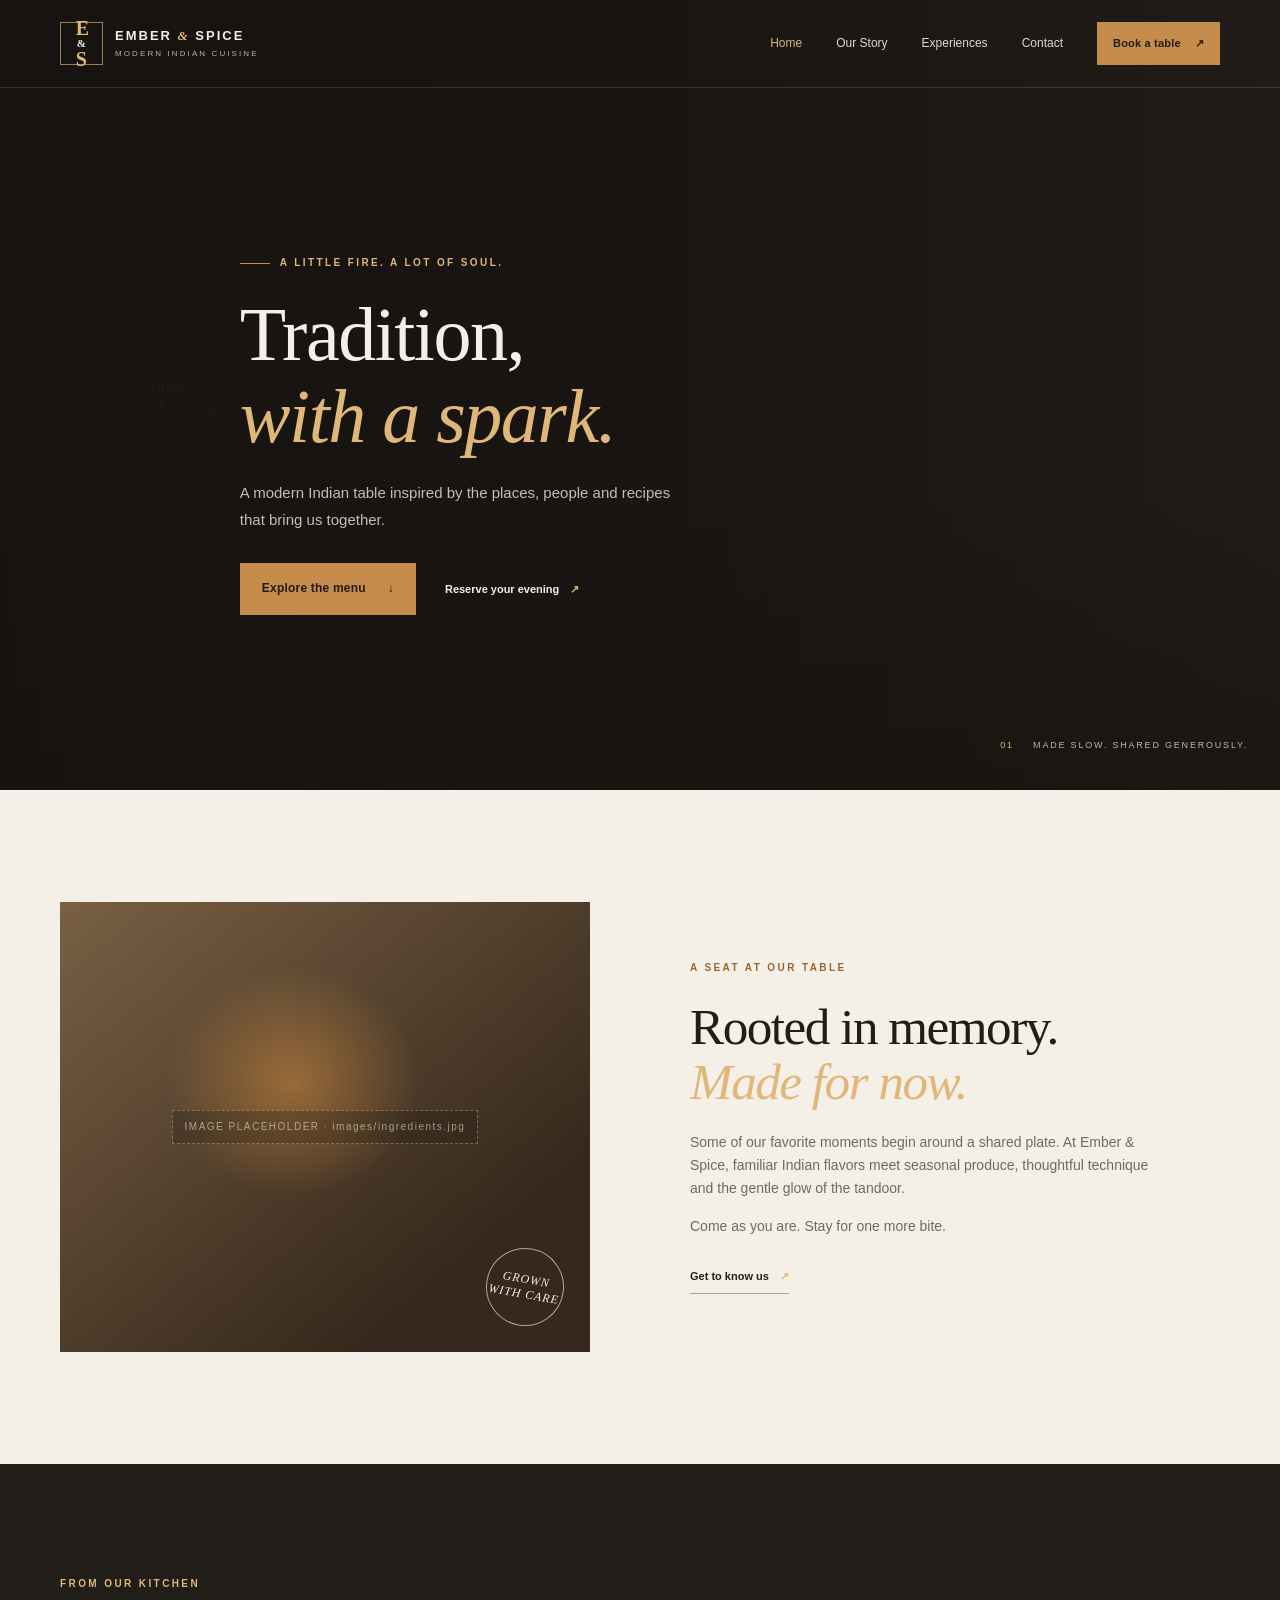
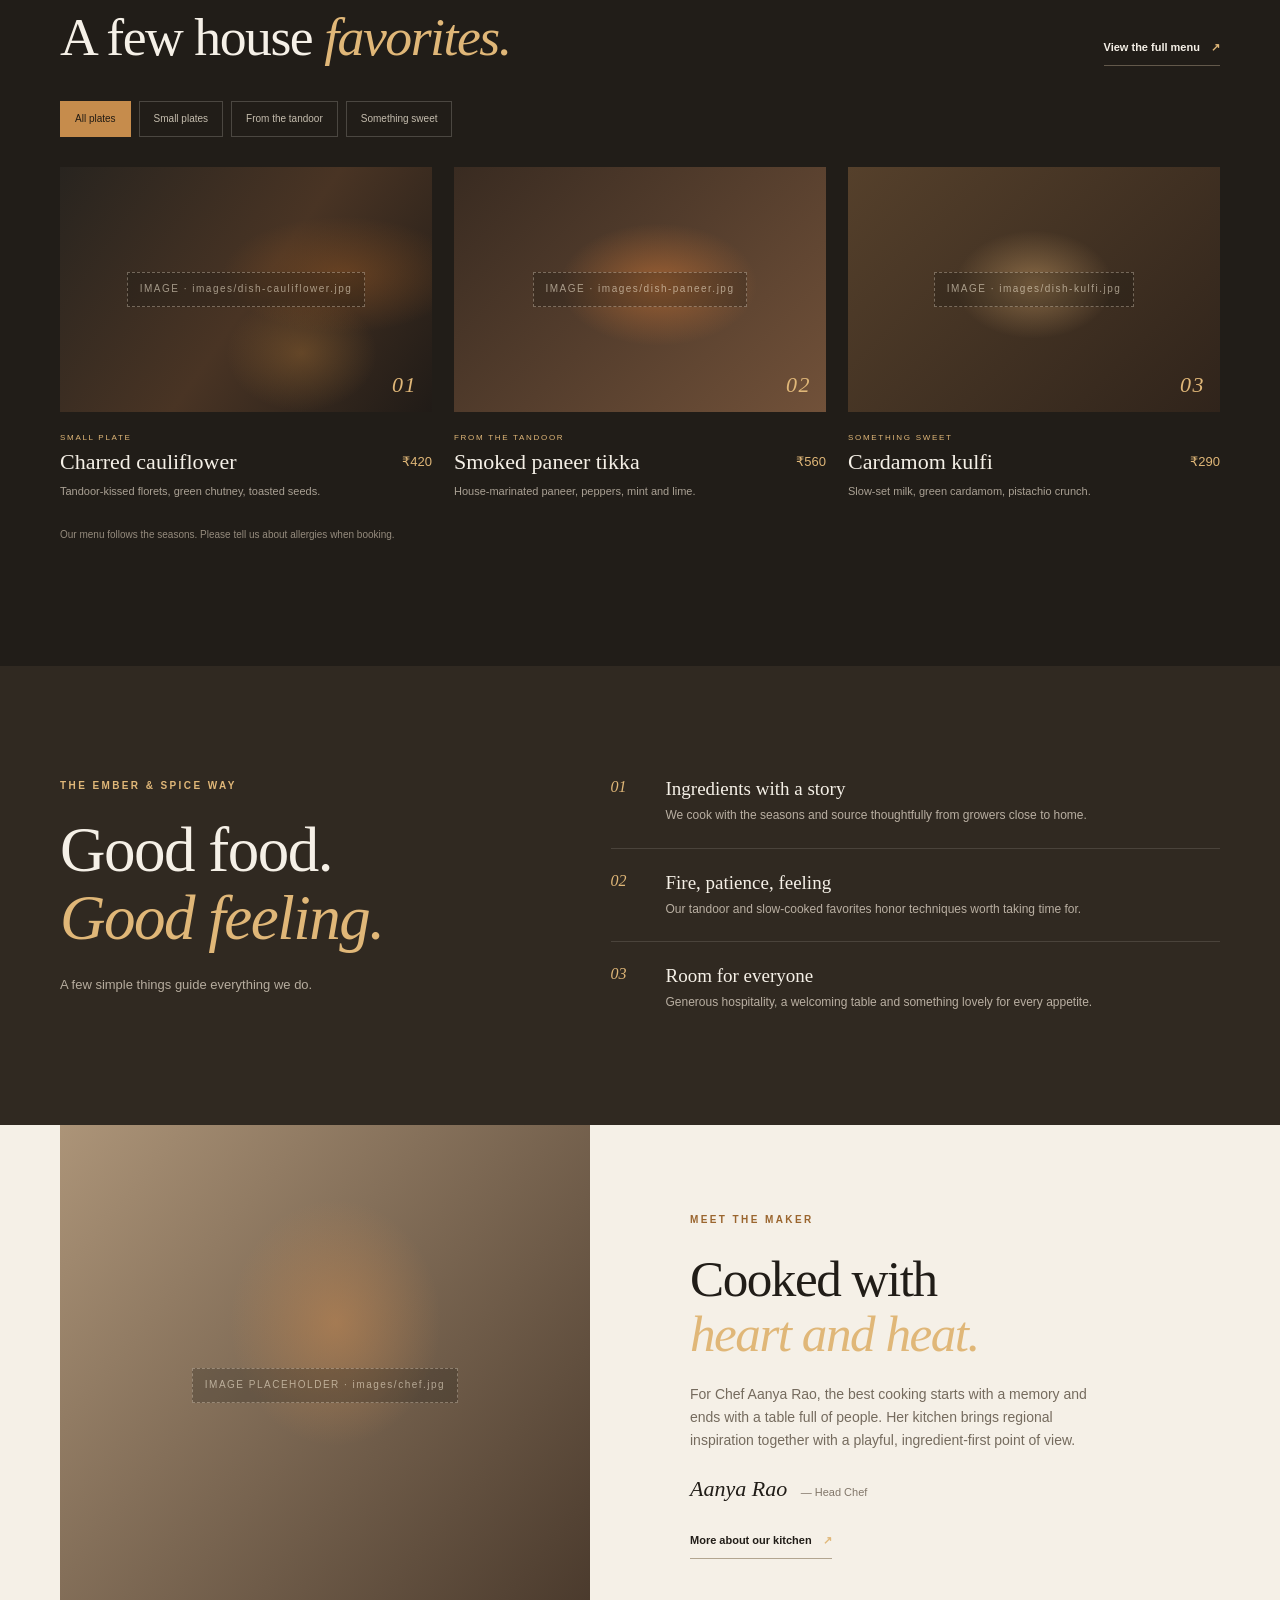
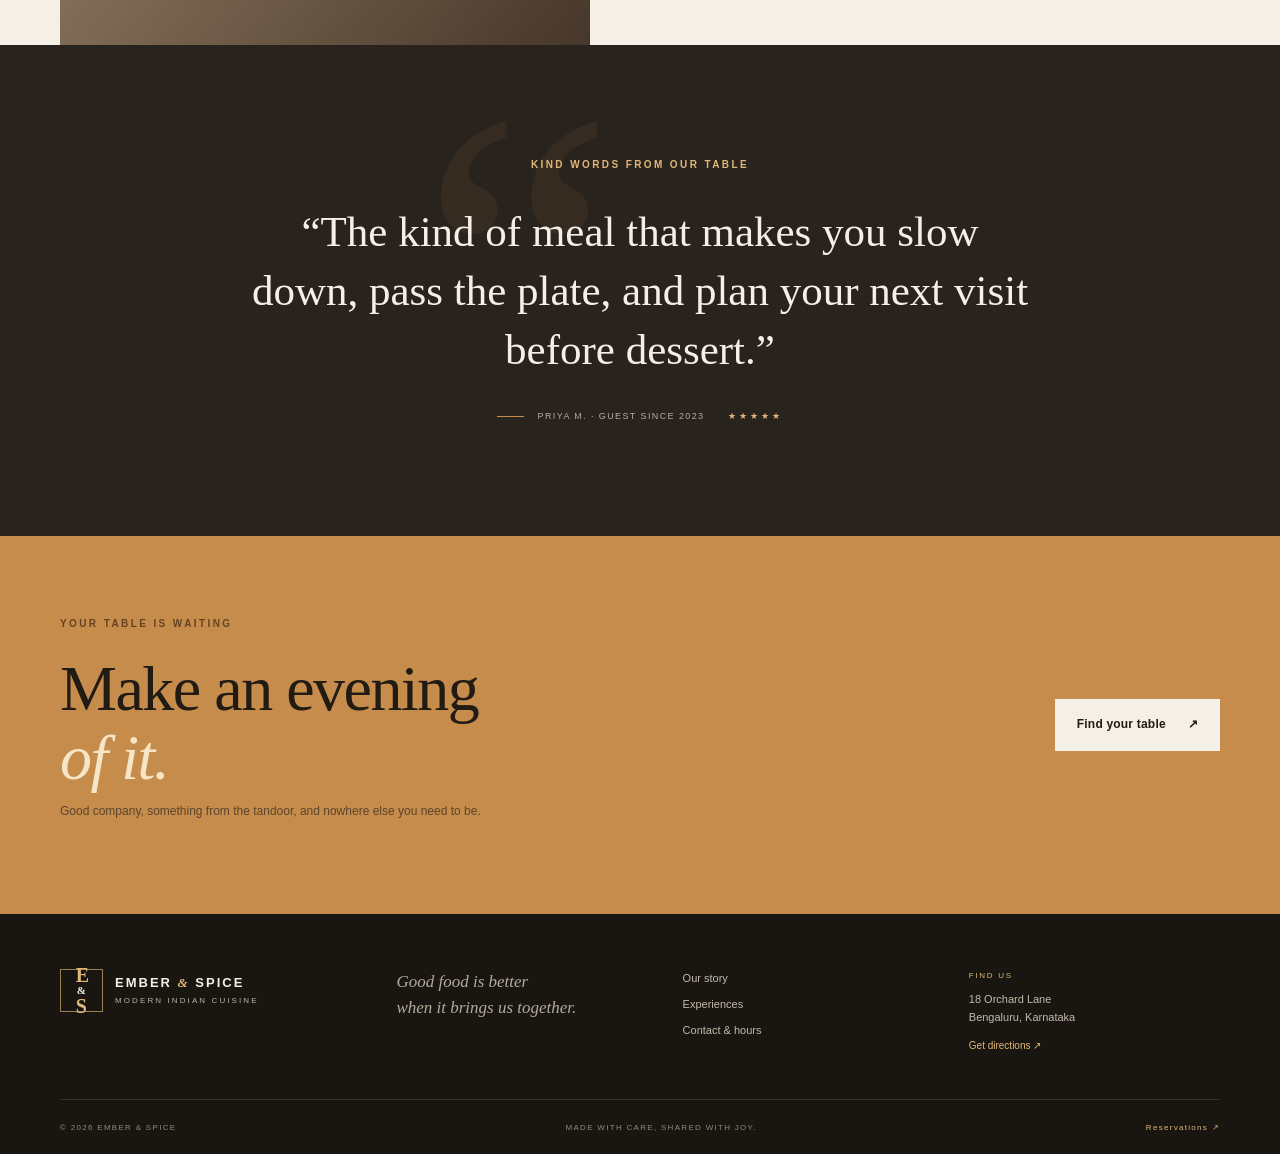
==== index.html @ 1ebe78d6 "Initial Ember and Spice website" ====
<!doctype html>
<html lang="en">
<head>
  <meta charset="utf-8">
  <meta name="viewport" content="width=device-width, initial-scale=1">
  <meta name="description" content="Discover Ember & Spice, modern Indian cuisine shaped by seasonal ingredients and the warmth of the fire.">
  <title>Ember &amp; Spice | Modern Indian Cuisine</title>
  <link rel="stylesheet" href="css/style.css">
  <script src="js/script.js" defer></script>
</head>
<body>
  <a class="skip-link" href="#main">Skip to content</a>
  <header class="site-header">
    <div class="container header-inner">
      <a class="brand" href="index.html" aria-label="Ember and Spice home"><span class="brand-mark" aria-hidden="true">E<span>&amp;</span>S</span><span class="brand-name">EMBER <i>&amp;</i> SPICE<small>MODERN INDIAN CUISINE</small></span></a>
      <button class="menu-toggle" type="button" aria-expanded="false" aria-controls="primary-nav"><span class="sr-only">Open navigation</span><span></span><span></span></button>
      <nav class="primary-nav" id="primary-nav" aria-label="Main navigation">
        <a class="active" aria-current="page" href="index.html">Home</a><a href="about.html">Our Story</a><a href="services.html">Experiences</a><a href="contact.html">Contact</a>
        <a class="button button-small nav-cta" href="contact.html#reservation">Book a table <span aria-hidden="true">↗</span></a>
      </nav>
    </div>
  </header>
  <main id="main">
    <section class="hero">
      <div class="hero-image image-placeholder" role="img" aria-label="Placeholder for a warmly lit Indian restaurant dining room"><span>IMAGE PLACEHOLDER · images/hero.jpg</span></div>
      <div class="hero-shade"></div>
      <div class="container hero-content"><p class="eyebrow"><span></span> A little fire. A lot of soul.</p><h1>Tradition,<br><em>with a spark.</em></h1><p class="hero-copy">A modern Indian table inspired by the places, people and recipes that bring us together.</p><div class="hero-actions"><a class="button" href="#menu">Explore the menu <span aria-hidden="true">↓</span></a><a class="text-link" href="contact.html#reservation">Reserve your evening <span aria-hidden="true">↗</span></a></div></div>
      <div class="hero-note"><span>01</span> MADE SLOW. SHARED GENEROUSLY.</div>
    </section>

    <section class="intro section-pad" id="story"><div class="container intro-grid"><div class="intro-art image-placeholder" role="img" aria-label="Placeholder for spices and ingredients"><span>IMAGE PLACEHOLDER · images/ingredients.jpg</span><span class="art-stamp">GROWN<br>WITH CARE</span></div><div class="intro-copy"><p class="eyebrow">A seat at our table</p><h2>Rooted in memory.<br><em>Made for now.</em></h2><p>Some of our favorite moments begin around a shared plate. At Ember &amp; Spice, familiar Indian flavors meet seasonal produce, thoughtful technique and the gentle glow of the tandoor.</p><p>Come as you are. Stay for one more bite.</p><a class="under-link" href="about.html">Get to know us <span aria-hidden="true">↗</span></a></div></div></section>

    <section class="menu-section section-pad" id="menu"><div class="container"><div class="section-heading"><div><p class="eyebrow">From our kitchen</p><h2>A few house <em>favorites.</em></h2></div><a class="under-link desktop-link" href="services.html#menu">View the full menu <span aria-hidden="true">↗</span></a></div>
      <div class="filters" role="group" aria-label="Filter featured dishes"><button class="filter-button active" type="button" data-filter="all" aria-pressed="true">All plates</button><button class="filter-button" type="button" data-filter="small" aria-pressed="false">Small plates</button><button class="filter-button" type="button" data-filter="tandoor" aria-pressed="false">From the tandoor</button><button class="filter-button" type="button" data-filter="sweet" aria-pressed="false">Something sweet</button></div>
      <div class="dish-grid">
        <article class="dish-card" data-category="small"><div class="dish-image image-placeholder" role="img" aria-label="Placeholder for charred cauliflower"><span>IMAGE · images/dish-cauliflower.jpg</span><span class="dish-number">01</span></div><div class="dish-info"><div><p class="dish-type">SMALL PLATE</p><h3>Charred cauliflower</h3></div><span class="price">₹420</span></div><p class="dish-description">Tandoor-kissed florets, green chutney, toasted seeds.</p></article>
        <article class="dish-card" data-category="tandoor"><div class="dish-image image-placeholder" role="img" aria-label="Placeholder for paneer tikka"><span>IMAGE · images/dish-paneer.jpg</span><span class="dish-number">02</span></div><div class="dish-info"><div><p class="dish-type">FROM THE TANDOOR</p><h3>Smoked paneer tikka</h3></div><span class="price">₹560</span></div><p class="dish-description">House-marinated paneer, peppers, mint and lime.</p></article>
        <article class="dish-card" data-category="sweet"><div class="dish-image image-placeholder" role="img" aria-label="Placeholder for cardamom kulfi"><span>IMAGE · images/dish-kulfi.jpg</span><span class="dish-number">03</span></div><div class="dish-info"><div><p class="dish-type">SOMETHING SWEET</p><h3>Cardamom kulfi</h3></div><span class="price">₹290</span></div><p class="dish-description">Slow-set milk, green cardamom, pistachio crunch.</p></article>
      </div><p class="menu-note">Our menu follows the seasons. Please tell us about allergies when booking.</p><a class="under-link mobile-link" href="services.html#menu">View the full menu <span aria-hidden="true">↗</span></a>
    </div></section>

    <section class="values section-pad"><div class="container values-grid"><div><p class="eyebrow">The Ember &amp; Spice way</p><h2>Good food.<br><em>Good feeling.</em></h2><p class="values-lead">A few simple things guide everything we do.</p></div><div class="value-list"><article><span>01</span><div><h3>Ingredients with a story</h3><p>We cook with the seasons and source thoughtfully from growers close to home.</p></div></article><article><span>02</span><div><h3>Fire, patience, feeling</h3><p>Our tandoor and slow-cooked favorites honor techniques worth taking time for.</p></div></article><article><span>03</span><div><h3>Room for everyone</h3><p>Generous hospitality, a welcoming table and something lovely for every appetite.</p></div></article></div></div></section>

    <section class="chef-section"><div class="container chef-grid"><div class="chef-photo image-placeholder" role="img" aria-label="Placeholder for head chef portrait"><span>IMAGE PLACEHOLDER · images/chef.jpg</span></div><div class="chef-copy"><p class="eyebrow">Meet the maker</p><h2>Cooked with<br><em>heart and heat.</em></h2><p>For Chef Aanya Rao, the best cooking starts with a memory and ends with a table full of people. Her kitchen brings regional inspiration together with a playful, ingredient-first point of view.</p><p class="signature">Aanya Rao <span>— Head Chef</span></p><a class="under-link" href="about.html#chef">More about our kitchen <span aria-hidden="true">↗</span></a></div></div></section>

    <section class="quote-section section-pad"><div class="container quote-inner"><p class="eyebrow">Kind words from our table</p><blockquote>“The kind of meal that makes you slow down, pass the plate, and plan your next visit before dessert.”</blockquote><div class="quote-byline"><span class="quote-rule"></span><span>PRIYA M. <i>·</i> GUEST SINCE 2023</span><span class="quote-stars" aria-label="5 out of 5 stars">★★★★★</span></div></div><span class="quote-mark" aria-hidden="true">“</span></section>

    <section class="visit-cta"><div class="container cta-inner"><div><p class="eyebrow">Your table is waiting</p><h2>Make an evening<br><em>of it.</em></h2><p>Good company, something from the tandoor, and nowhere else you need to be.</p></div><a class="button button-light" href="contact.html#reservation">Find your table <span aria-hidden="true">↗</span></a></div></section>
  </main>
  <footer class="site-footer"><div class="container footer-top"><a class="brand footer-brand" href="index.html"><span class="brand-mark" aria-hidden="true">E<span>&amp;</span>S</span><span class="brand-name">EMBER <i>&amp;</i> SPICE<small>MODERN INDIAN CUISINE</small></span></a><p>Good food is better<br>when it brings us together.</p><div class="footer-links"><a href="about.html">Our story</a><a href="services.html">Experiences</a><a href="contact.html">Contact &amp; hours</a></div><div class="footer-address"><span>FIND US</span><p>18 Orchard Lane<br>Bengaluru, Karnataka</p><a href="contact.html#location">Get directions ↗</a></div></div><div class="container footer-bottom"><span>© <span data-year>2026</span> EMBER &amp; SPICE</span><span>MADE WITH CARE, SHARED WITH JOY.</span><a href="contact.html#reservation">Reservations ↗</a></div></footer>
</body>
</html>
---- css/style.css ----
/* Ember & Spice — shared styles. Colors and spacing are kept in one place for easy edits. */
:root{--ink:#211d18;--paper:#f5f0e7;--cream:#fcf9f2;--muted:#aaa194;--accent:#c68c4c;--accent-light:#e0b778;--line:rgba(245,240,231,.16);--serif:'Playfair Display',Georgia,serif;--sans:'DM Sans',Arial,sans-serif;--container:1160px}
*{box-sizing:border-box}html{scroll-behavior:smooth}body{margin:0;background:var(--ink);color:var(--paper);font:16px/1.65 var(--sans);-webkit-font-smoothing:antialiased}a{color:inherit;text-decoration:none}img{max-width:100%}button,input,select,textarea{font:inherit}.container{width:min(var(--container),calc(100% - 64px));margin-inline:auto}.sr-only{position:absolute;width:1px;height:1px;padding:0;margin:-1px;overflow:hidden;clip:rect(0,0,0,0);white-space:nowrap;border:0}.skip-link{position:fixed;top:-100px;left:16px;z-index:100;background:var(--accent);color:var(--ink);padding:10px 16px}.skip-link:focus{top:12px}.site-header{height:88px;position:absolute;z-index:5;inset:0 0 auto;border-bottom:1px solid rgba(255,255,255,.13)}.header-inner{height:100%;display:flex;align-items:center;justify-content:space-between}.brand{display:flex;align-items:center;gap:12px}.brand-mark{font:600 20px var(--serif);color:var(--accent-light);border:1px solid rgba(224,183,120,.65);width:43px;height:43px;display:grid;place-content:center;line-height:1;letter-spacing:-2px}.brand-mark span{font-size:11px;color:var(--paper);padding-inline:1px}.brand-name{font-size:13px;letter-spacing:2px;line-height:1.3;font-weight:700}.brand-name i{font-family:var(--serif);color:var(--accent-light);font-style:italic}.brand-name small{display:block;font-size:8px;letter-spacing:2.1px;color:#bbb2a5;font-weight:500;margin-top:4px}.primary-nav{display:flex;align-items:center;gap:34px}.primary-nav>a:not(.button){font-size:12px;color:#e0d9ce;transition:color .2s}.primary-nav>a:not(.button):hover,.primary-nav>a.active{color:var(--accent-light)}.button{display:inline-flex;align-items:center;justify-content:center;gap:22px;padding:15px 21px;background:var(--accent);color:#211b14;font-size:12px;letter-spacing:.2px;font-weight:700;border:1px solid var(--accent);transition:background .2s,color .2s,transform .2s}.button:hover{background:var(--accent-light);border-color:var(--accent-light);transform:translateY(-2px)}.button-small{padding:11px 15px;gap:14px;font-size:11px}.menu-toggle{display:none;background:none;border:0;color:white}.hero{height:min(790px,100vh);min-height:650px;position:relative;display:flex;align-items:center;overflow:hidden}.hero-image,.hero-shade{position:absolute;inset:0}.image-placeholder{position:relative;display:flex;align-items:center;justify-content:center;overflow:hidden;background:radial-gradient(ellipse at 76% 44%,rgba(157,91,36,.44),transparent 30%),radial-gradient(ellipse at 65% 76%,rgba(206,139,61,.28),transparent 22%),linear-gradient(125deg,#28241f,#493424 52%,#201b17);color:rgba(255,244,223,.55);font-size:10px;letter-spacing:1.5px;text-align:center}.image-placeholder>span:first-child{padding:8px 12px;border:1px dashed rgba(255,240,220,.32);background:rgba(20,17,14,.24)}.hero-image{background:radial-gradient(ellipse at 72% 47%,rgba(181,109,40,.5),transparent 29%),radial-gradient(ellipse at 88% 80%,rgba(207,145,75,.32),transparent 24%),linear-gradient(108deg,#211e1a 12%,#35281e 56%,#211d18)}.hero-shade{background:linear-gradient(90deg,rgba(22,19,16,.98) 0%,rgba(22,19,16,.83) 42%,rgba(22,19,16,.12) 100%),linear-gradient(0deg,rgba(22,19,16,.55),transparent 37%)}.hero-content{position:relative;padding-top:80px}.eyebrow{color:var(--accent-light);font-size:10px;letter-spacing:2.4px;text-transform:uppercase;font-weight:600;margin:0 0 22px}.hero .eyebrow{display:flex;align-items:center;gap:10px}.hero .eyebrow span{height:1px;width:30px;background:var(--accent)}h1,h2,h3,p{margin-top:0}h1,h2{font:500 clamp(42px,6vw,76px)/1.08 var(--serif);letter-spacing:-1.5px;margin-bottom:22px}h1 em,h2 em{font-weight:500;color:var(--accent-light)}.hero-copy{max-width:440px;color:#c7beb1;font-size:15px;line-height:1.8;margin-bottom:30px}.hero-actions{display:flex;align-items:center;gap:29px}.text-link,.under-link{font-size:11px;font-weight:600}.text-link span,.under-link span{color:var(--accent-light);padding-left:8px}.text-link:hover,.under-link:hover{color:var(--accent-light)}.hero-note{position:absolute;right:32px;bottom:37px;color:#c0b6a7;font-size:9px;letter-spacing:1.8px}.hero-note span{color:var(--accent-light);margin-right:15px}.section-pad{padding:112px 0}.intro{background:var(--paper);color:var(--ink)}.intro-grid{display:grid;grid-template-columns:1fr 1fr;align-items:center;gap:100px}.intro-art{height:450px;background:radial-gradient(ellipse at 44% 40%,rgba(202,136,62,.58),transparent 30%),linear-gradient(140deg,#796044,#36281c 78%)}.art-stamp{position:absolute!important;bottom:26px;right:26px;border:1px solid rgba(255,248,231,.6);border-radius:50%;width:78px;height:78px;display:grid;place-content:center;font:italic 12px/1.25 var(--serif);letter-spacing:1px!important;color:#fbefd9!important;transform:rotate(10deg)}.intro-copy h2,.chef-copy h2,.contact-details h2{font-size:clamp(38px,4vw,55px)}.intro-copy .eyebrow{color:#9a652e}.intro-copy>p:not(.eyebrow){max-width:460px;color:#71695e;font-size:14px}.intro-copy .under-link{display:inline-block;margin-top:15px;border-bottom:1px solid #b2a590;padding-bottom:8px}.menu-section{background:#211d18}.section-heading{display:flex;align-items:end;justify-content:space-between;margin-bottom:35px}.section-heading .eyebrow{margin-bottom:15px}.section-heading h2{font-size:clamp(38px,4.2vw,56px);margin:0}.desktop-link,.mobile-link{border-bottom:1px solid #63594b;padding-bottom:8px}.mobile-link{display:none}.filters{display:flex;gap:8px;flex-wrap:wrap;margin-bottom:30px}.filter-button{background:transparent;border:1px solid rgba(245,240,231,.2);padding:9px 14px;color:#c5bdae;font-size:10px;cursor:pointer}.filter-button:hover,.filter-button.active{background:var(--accent);border-color:var(--accent);color:#221b13}.dish-grid{display:grid;grid-template-columns:repeat(3,1fr);gap:22px}.dish-card[hidden]{display:none}.dish-image{height:245px;margin-bottom:19px}.dish-card:nth-child(2) .dish-image{background:radial-gradient(ellipse at 55% 48%,rgba(204,118,54,.58),transparent 34%),linear-gradient(135deg,#392b21,#715139)}.dish-card:nth-child(3) .dish-image{background:radial-gradient(ellipse at 50% 48%,rgba(206,160,103,.5),transparent 30%),linear-gradient(135deg,#55402b,#30241b)}.dish-number{position:absolute!important;bottom:14px;right:15px;border:0!important;background:none!important;font:italic 22px var(--serif);color:var(--accent-light)!important}.dish-info{display:flex;justify-content:space-between;align-items:start}.dish-type{font-size:8px;letter-spacing:1.7px;color:var(--accent-light);margin:0 0 5px}.dish-info h3{font:500 22px var(--serif);margin:0}.price{color:var(--accent-light);font-size:13px;padding-top:20px}.dish-description{font-size:11px;color:#aaa194;margin:7px 0 0}.menu-note{font-size:10px;color:#958b7d;margin-top:27px}.values{background:#302921}.values-grid{display:grid;grid-template-columns:.85fr 1.15fr;gap:100px}.values h2{font-size:clamp(43px,5vw,63px)}.values-lead{color:#b6ac9e;font-size:13px}.value-list article{display:grid;grid-template-columns:40px 1fr;gap:15px;padding:0 0 22px;margin-bottom:23px;border-bottom:1px solid rgba(245,240,231,.13)}.value-list article:last-child{margin:0;padding:0;border:0}.value-list article>span{color:var(--accent-light);font:italic 16px var(--serif)}.value-list h3{font:500 19px var(--serif);margin:0 0 6px}.value-list p{font-size:12px;color:#b9afa2;margin:0;max-width:450px}.chef-section{background:var(--paper);color:var(--ink);padding:0}.chef-grid{display:grid;grid-template-columns:1fr 1fr;gap:100px;align-items:center}.chef-photo{height:520px;background:radial-gradient(ellipse at 52% 38%,rgba(195,136,82,.56),transparent 27%),linear-gradient(130deg,#ac9478,#47372a)}.chef-copy .eyebrow{color:#9a652e}.chef-copy>p:not(.eyebrow):not(.signature){max-width:430px;color:#756b5e;font-size:14px}.signature{font:italic 22px var(--serif);margin:24px 0}.signature span{font:11px var(--sans);color:#817669;margin-left:8px}.chef-copy .under-link{display:inline-block;border-bottom:1px solid #b2a590;padding-bottom:8px}.quote-section{position:relative;overflow:hidden;text-align:center;background:#29231d}.quote-inner{max-width:790px;position:relative;z-index:1}.quote-section .eyebrow{margin-bottom:28px}.quote-section blockquote{font:500 clamp(27px,4vw,43px)/1.38 var(--serif);margin:0 0 29px}.quote-byline{display:flex;align-items:center;justify-content:center;gap:13px;color:#b7ac9f;font-size:9px;letter-spacing:1.4px}.quote-rule{height:1px;width:27px;background:var(--accent)}.quote-byline i{color:var(--accent-light);font-style:normal}.quote-stars{color:var(--accent-light);letter-spacing:3px;margin-left:10px}.quote-mark{position:absolute;color:rgba(198,140,76,.08);font:400 440px/.8 var(--serif);top:45px;left:calc(50% - 220px)}.visit-cta{background:var(--accent);color:#211b14;padding:80px 0}.cta-inner{display:flex;align-items:center;justify-content:space-between}.cta-inner .eyebrow{color:#65431f}.cta-inner h2{font-size:clamp(42px,5vw,64px);margin-bottom:10px}.cta-inner h2 em{color:#f7e5c7}.cta-inner>div>p:last-child{font-size:12px;color:#5c452c}.button-light{background:var(--paper);border-color:var(--paper);color:#231c15}.button-light:hover{background:#fff;color:#231c15}.site-footer{background:#191612;padding:55px 0 0}.footer-top{display:grid;grid-template-columns:1.2fr 1fr 1fr 1fr;gap:35px;align-items:start;padding-bottom:45px}.footer-brand{align-self:start}.footer-top>p{font:italic 17px/1.5 var(--serif);color:#b4a99a}.footer-links,.footer-address{display:flex;flex-direction:column;gap:8px;font-size:11px;color:#c3b9aa}.footer-address>span{font-size:8px;letter-spacing:1.7px;color:var(--accent-light)}.footer-address p{margin:0}.footer-address a{color:var(--accent-light);font-size:10px;margin-top:3px}.footer-bottom{border-top:1px solid rgba(245,240,231,.12);min-height:55px;display:flex;align-items:center;justify-content:space-between;color:#91877a;font-size:8px;letter-spacing:1.3px}.footer-bottom a{color:var(--accent-light)}
.page-hero{padding:175px 0 90px;background:radial-gradient(ellipse at 76% 95%,rgba(150,92,46,.24),transparent 36%),#211d18}.page-hero h1{font-size:clamp(52px,7vw,82px)}.page-hero .container>p:last-child{max-width:490px;color:#beb4a6;font-size:14px}.service-list{background:var(--paper);color:var(--ink)}.service-card{display:grid;grid-template-columns:55px 1fr .9fr;gap:35px;align-items:center;padding:30px 0 55px;margin-bottom:30px;border-bottom:1px solid #d9d0c3}.service-card:last-child{margin-bottom:0;border:0}.service-number{color:#a46d37;font:italic 20px var(--serif);align-self:start;padding-top:6px}.service-card .eyebrow{color:#9a652e;margin-bottom:12px}.service-card h2{font-size:40px;margin:0 0 13px}.service-card>div:nth-child(2)>p:not(.eyebrow){font-size:13px;color:#756b5e;max-width:420px}.service-card .under-link{display:inline-block;border-bottom:1px solid #b2a590;padding-bottom:8px;margin-top:5px}.service-photo{height:230px;background:radial-gradient(ellipse at 50% 44%,rgba(202,136,62,.42),transparent 28%),linear-gradient(140deg,#7b6044,#34281e)}.menu-list{max-width:760px}.menu-list article{display:flex;justify-content:space-between;align-items:center;border-bottom:1px solid var(--line);padding:20px 0}.menu-list h3{font:500 21px var(--serif);margin:0 0 2px}.menu-list p{font-size:11px;color:#aaa194;margin:0}.menu-list b{font-size:13px;color:var(--accent-light);font-weight:500}.contact-section{background:var(--paper);color:var(--ink)}.contact-grid{display:grid;grid-template-columns:.85fr 1.15fr;gap:100px;align-items:start}.contact-details>.eyebrow,.form-panel>.eyebrow{color:#9a652e}.detail-block{margin:28px 0}.detail-block>span{font-size:9px;letter-spacing:1.7px;color:#9a652e}.detail-block p{font-size:13px;color:#62594e;margin:7px 0}.detail-block a{color:inherit}.detail-block .under-link{display:inline-block;border-bottom:1px solid #c1b8ac;padding-bottom:4px}.map-placeholder{height:165px;background:radial-gradient(ellipse at 40% 55%,rgba(208,178,127,.6),transparent 30%),linear-gradient(135deg,#c8bda9,#8f806d);color:#574a39;font-size:9px}.form-panel{padding:40px;background:#fffdf9;box-shadow:0 20px 60px rgba(45,33,20,.06)}.form-panel h2{font-size:42px;margin-bottom:10px}.form-panel h2 em{color:#a56e35}.form-intro{font-size:12px;color:#756b5e;margin-bottom:27px}.form-row{margin-bottom:17px}.form-row label{display:block;font-size:11px;font-weight:600;margin-bottom:6px}.form-row label span{color:#a56e35}.form-row input,.form-row select,.form-row textarea{width:100%;border:1px solid #d9d0c3;background:#fffdf9;color:#302a23;padding:11px 12px;font-size:12px;border-radius:0}.form-row textarea{resize:vertical}.form-row input:focus,.form-row select:focus,.form-row textarea:focus{outline:2px solid #bd8950;outline-offset:1px}.form-row-split{display:grid;grid-template-columns:1fr 1fr;gap:14px}.field-error{display:block;color:#a33d2e;font-size:10px;min-height:0}.field-error:not(:empty){margin-top:4px}.form-status{font-size:10px;color:#71685d;margin:14px 0 0}.form-status.success{color:#326b46}.form-row.invalid input,.form-row.invalid textarea{border-color:#a33d2e}
@media(max-width:850px){.container{width:min(var(--container),calc(100% - 42px))}.primary-nav{gap:19px}.intro-grid,.chef-grid,.values-grid,.contact-grid{gap:50px}.footer-top{grid-template-columns:1fr 1fr}.hero{min-height:620px}.dish-image{height:200px}.service-card{grid-template-columns:35px 1fr .75fr;gap:20px}}
@media(max-width:650px){.container{width:calc(100% - 40px)}.site-header{height:74px}.brand-mark{width:38px;height:38px;font-size:18px}.brand-name{font-size:11px}.menu-toggle{display:flex;width:42px;height:42px;flex-direction:column;justify-content:center;gap:6px;cursor:pointer}.menu-toggle>span:not(.sr-only){width:22px;height:1px;background:var(--paper);transition:transform .2s}.menu-toggle[aria-expanded=true]>span:nth-last-child(2){transform:translateY(3.5px) rotate(45deg)}.menu-toggle[aria-expanded=true]>span:last-child{transform:translateY(-3.5px) rotate(-45deg)}.primary-nav{display:none;position:absolute;top:73px;left:0;right:0;padding:20px;background:#211d18;border-bottom:1px solid var(--line);align-items:stretch;gap:0;flex-direction:column}.primary-nav.open{display:flex}.primary-nav>a:not(.button){padding:13px 5px;border-bottom:1px solid var(--line)}.primary-nav .nav-cta{margin-top:13px;align-self:flex-start}.hero{min-height:650px;height:88vh;max-height:790px}.hero-shade{background:linear-gradient(90deg,rgba(22,19,16,.94),rgba(22,19,16,.5)),linear-gradient(0deg,rgba(22,19,16,.6),transparent 42%)}.hero-content{padding-top:60px}.hero h1{font-size:56px}.hero-copy{font-size:13px;max-width:340px}.hero-actions{align-items:flex-start;flex-direction:column;gap:17px}.hero-note{left:20px;right:auto;font-size:8px}.section-pad{padding:78px 0}.intro-grid,.chef-grid,.values-grid,.contact-grid{grid-template-columns:1fr;gap:35px}.intro-art{height:330px;order:2}.intro-copy{order:1}.intro-copy h2,.chef-copy h2,.contact-details h2{font-size:43px}.section-heading{align-items:flex-start;gap:15px;flex-direction:column}.section-heading h2{font-size:40px}.desktop-link{display:none}.mobile-link{display:inline-block;margin-top:22px}.dish-grid{grid-template-columns:1fr;gap:32px}.dish-image{height:270px}.dish-info h3{font-size:21px}.values-grid{gap:32px}.values h2{font-size:48px}.chef-grid{gap:30px}.chef-photo{height:390px;order:2}.chef-copy{order:1}.quote-section blockquote{font-size:30px}.quote-byline{flex-wrap:wrap;font-size:8px}.quote-stars{width:100%;margin:2px 0 0}.visit-cta{padding:64px 0}.cta-inner{align-items:flex-start;gap:24px;flex-direction:column}.cta-inner h2{font-size:49px}.footer-top{grid-template-columns:1fr 1fr;gap:28px 15px}.footer-top>p{font-size:15px}.footer-bottom{padding:15px 0;gap:10px;flex-wrap:wrap}.footer-bottom>span:nth-child(2){display:none}.page-hero{padding:145px 0 65px}.page-hero h1{font-size:56px}.page-hero .container>p:last-child{font-size:13px}.service-card{grid-template-columns:28px 1fr;gap:14px;padding-bottom:35px;margin-bottom:20px}.service-card h2{font-size:34px}.service-photo{grid-column:2;height:210px;margin-top:8px}.contact-grid{gap:40px}.form-panel{padding:25px 19px}.form-panel h2{font-size:37px}.form-row-split{grid-template-columns:1fr}.map-placeholder{height:145px}}
@media(prefers-reduced-motion:reduce){html{scroll-behavior:auto}*,*::before,*::after{transition-duration:.01ms!important;animation-duration:.01ms!important;animation-iteration-count:1!important}}
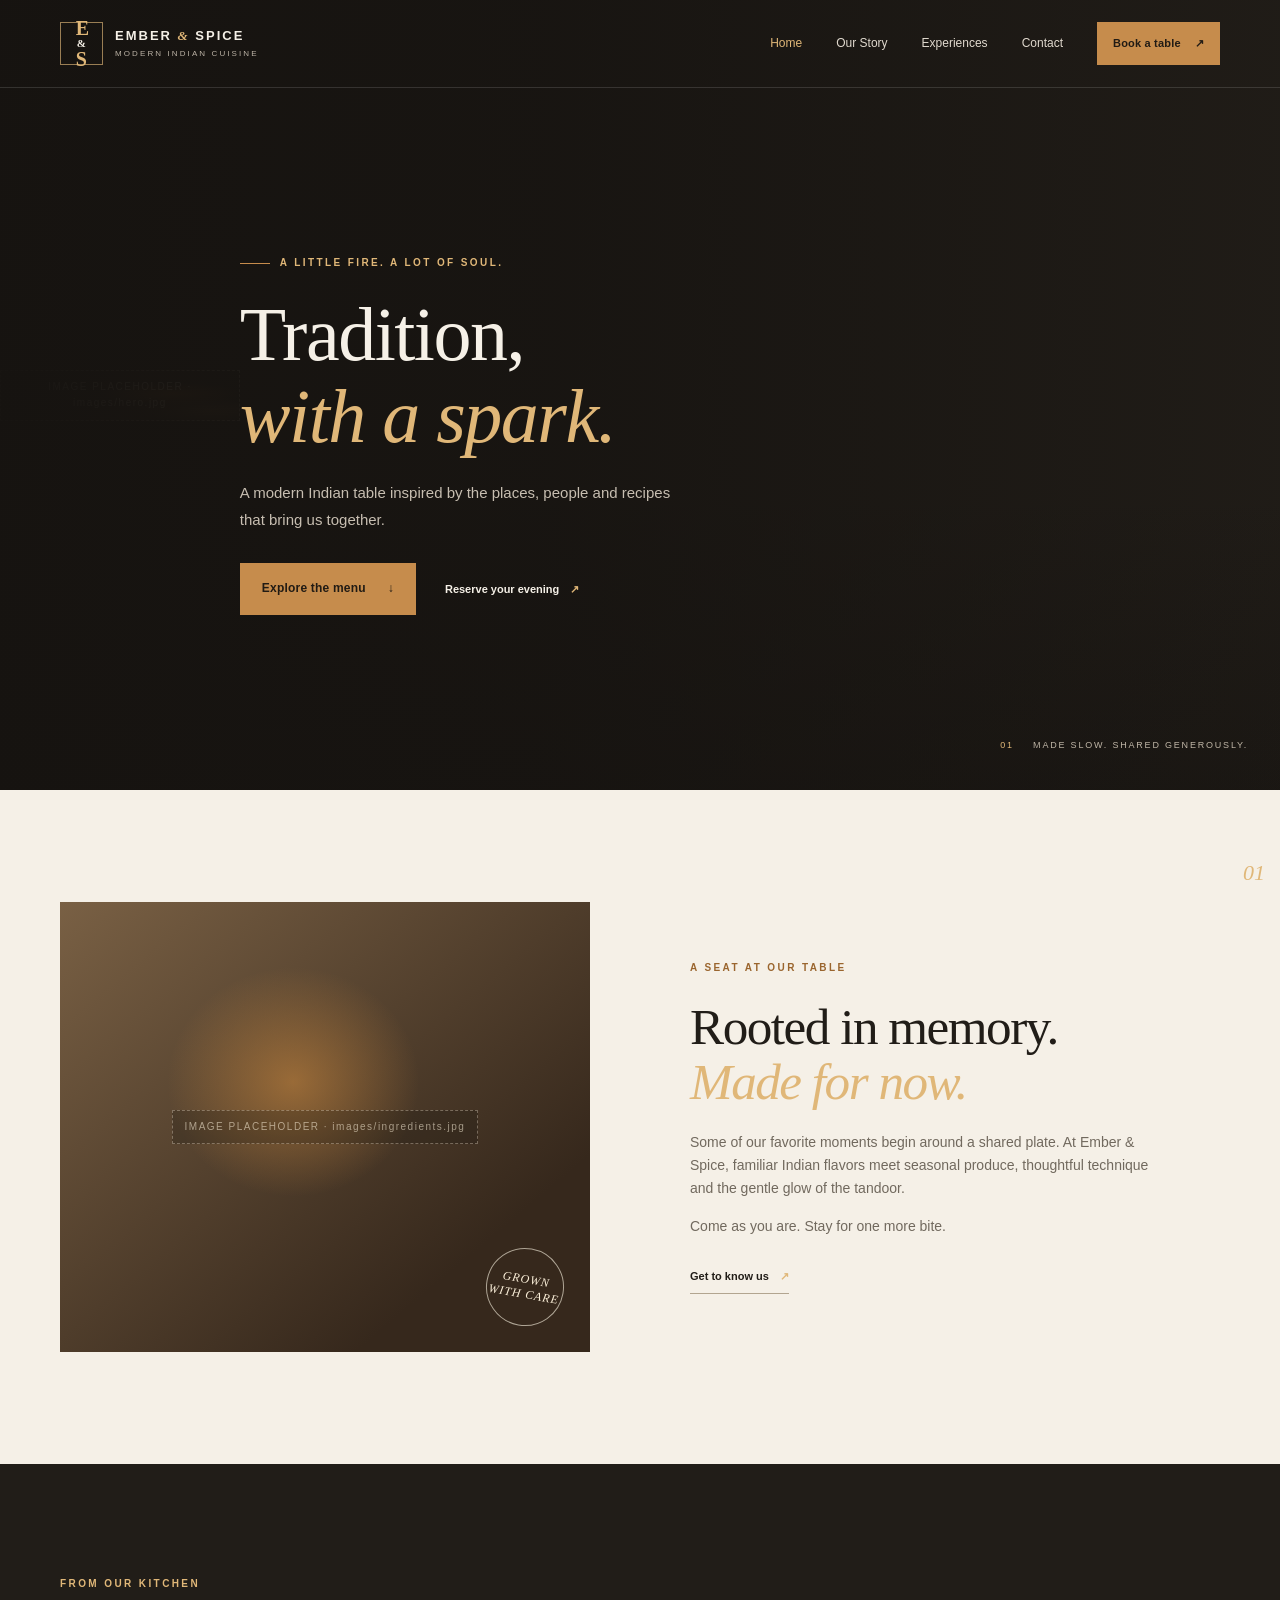
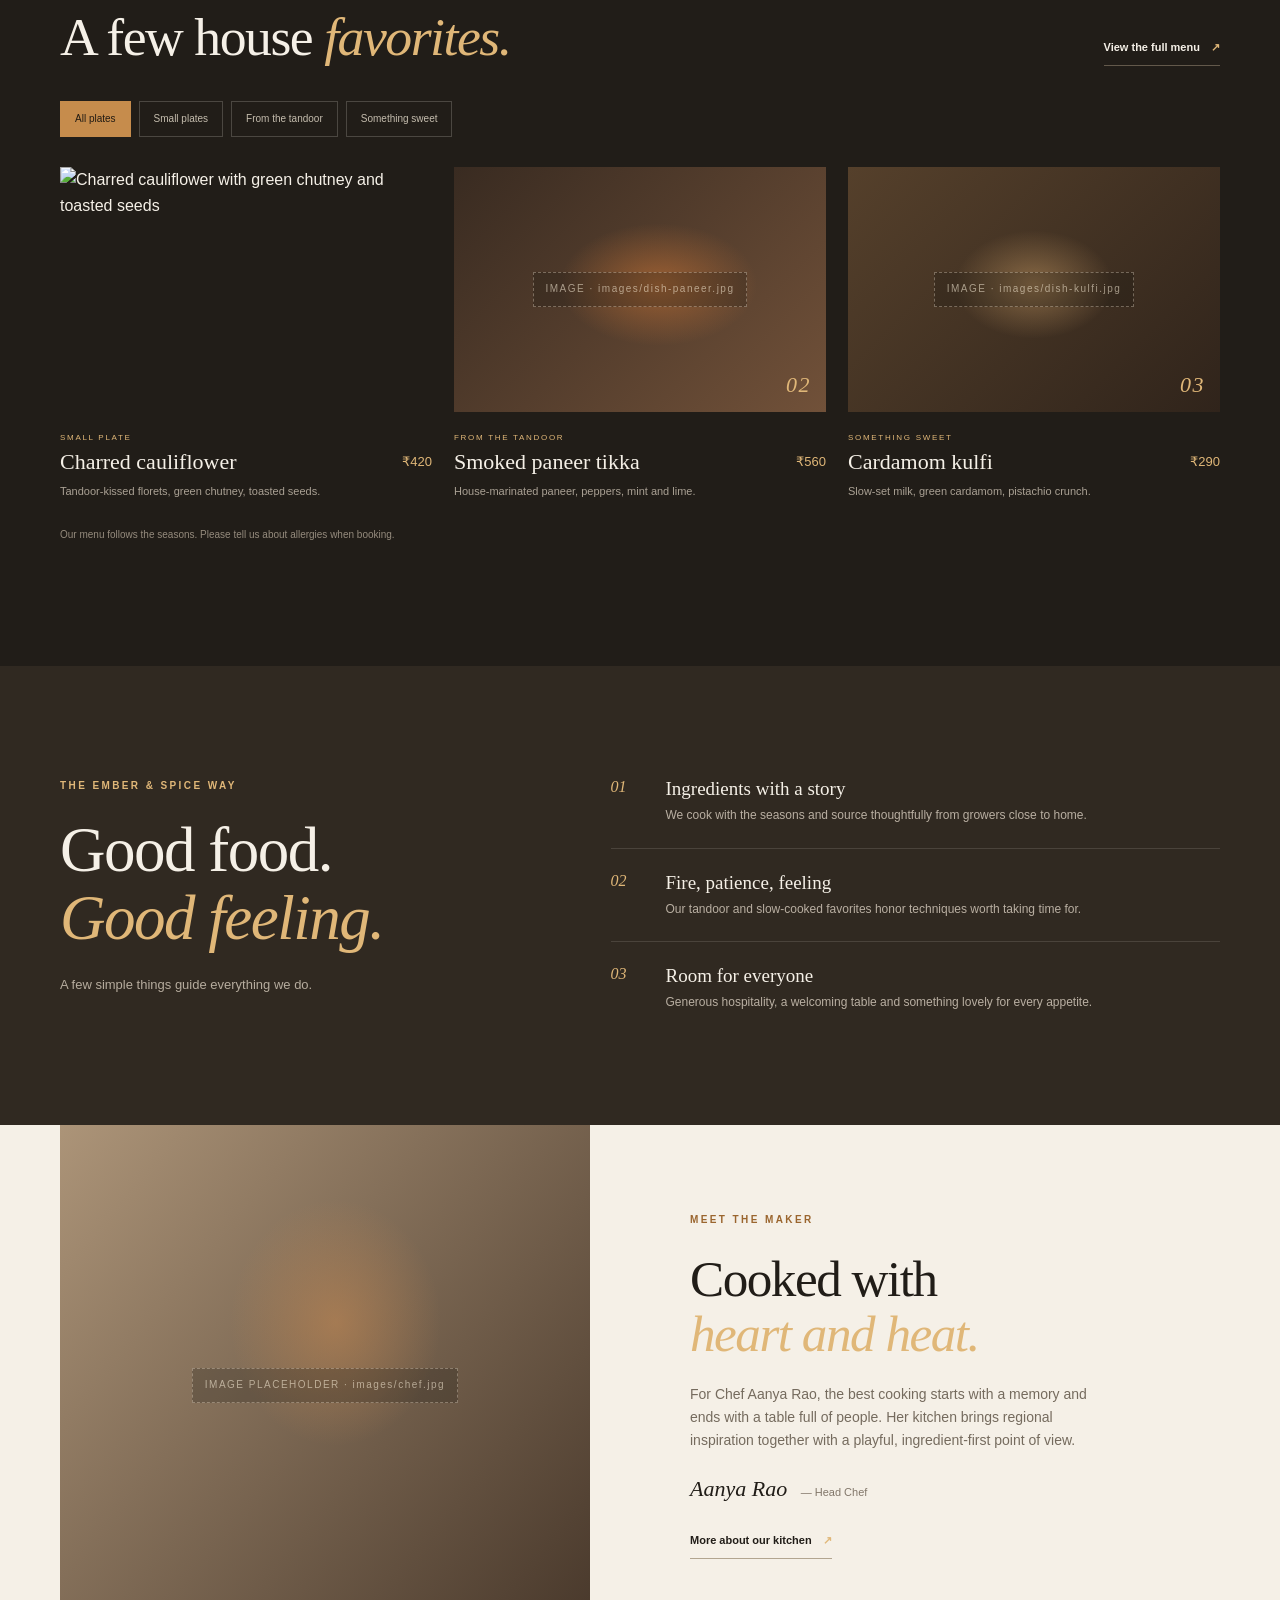
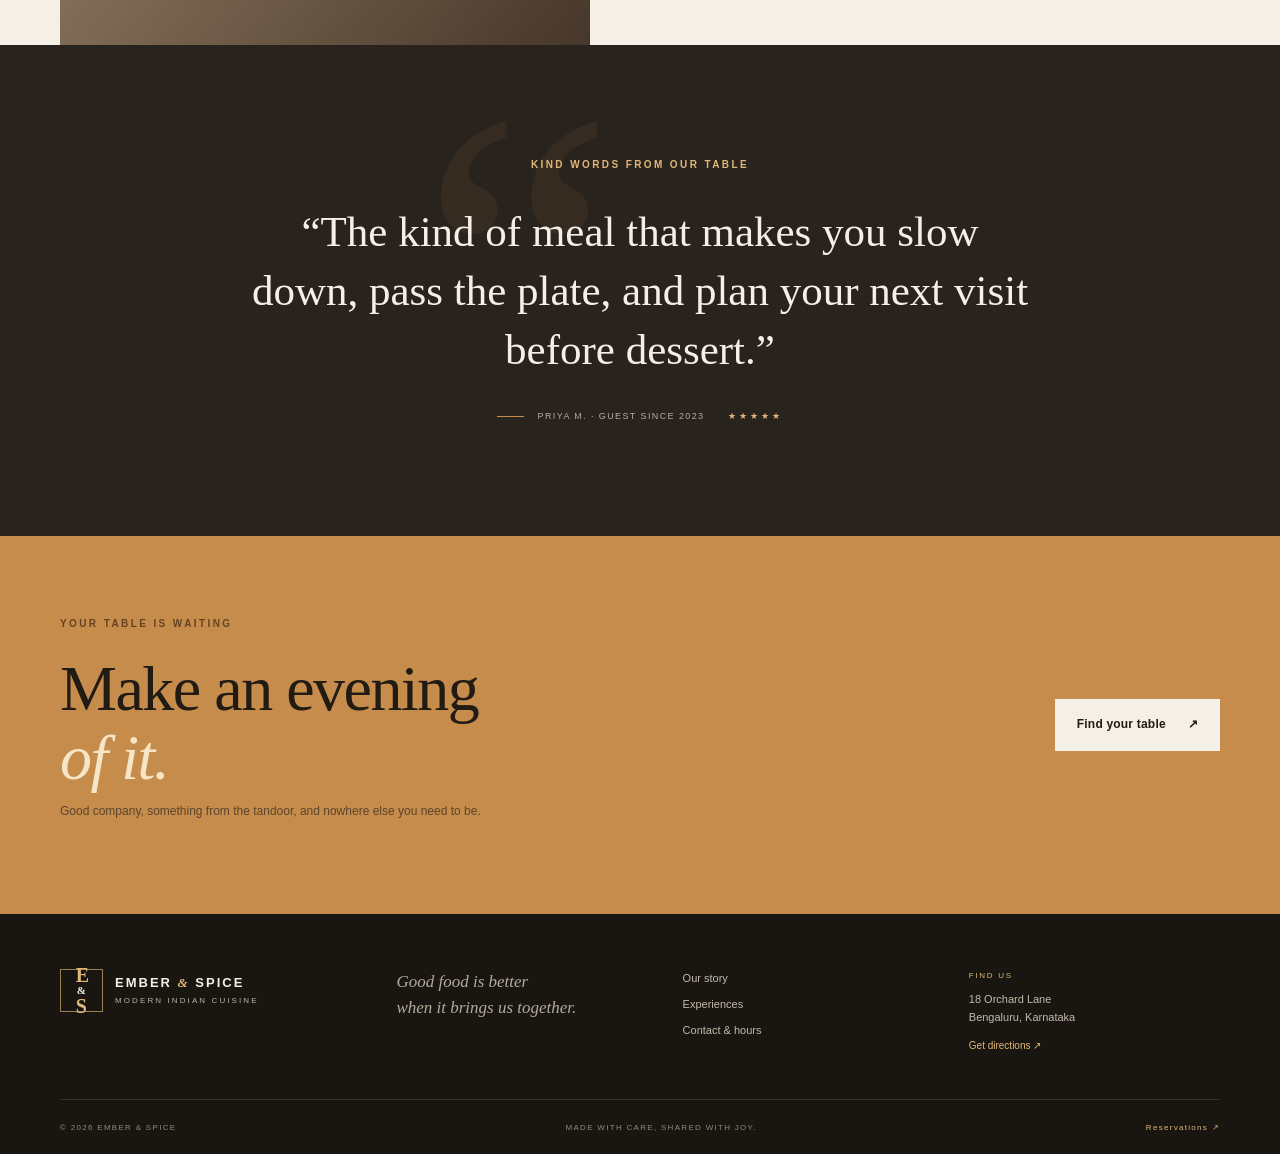
==== commit 39c81865: "Replace placeholder image with actual image for dish" ====
--- a/index.html
+++ b/index.html
@@ -33,7 +33,11 @@
     <section class="menu-section section-pad" id="menu"><div class="container"><div class="section-heading"><div><p class="eyebrow">From our kitchen</p><h2>A few house <em>favorites.</em></h2></div><a class="under-link desktop-link" href="services.html#menu">View the full menu <span aria-hidden="true">↗</span></a></div>
       <div class="filters" role="group" aria-label="Filter featured dishes"><button class="filter-button active" type="button" data-filter="all" aria-pressed="true">All plates</button><button class="filter-button" type="button" data-filter="small" aria-pressed="false">Small plates</button><button class="filter-button" type="button" data-filter="tandoor" aria-pressed="false">From the tandoor</button><button class="filter-button" type="button" data-filter="sweet" aria-pressed="false">Something sweet</button></div>
       <div class="dish-grid">
-        <article class="dish-card" data-category="small"><div class="dish-image image-placeholder" role="img" aria-label="Placeholder for charred cauliflower"><span>IMAGE · images/dish-cauliflower.jpg</span><span class="dish-number">01</span></div><div class="dish-info"><div><p class="dish-type">SMALL PLATE</p><h3>Charred cauliflower</h3></div><span class="price">₹420</span></div><p class="dish-description">Tandoor-kissed florets, green chutney, toasted seeds.</p></article>
+        <article class="dish-card" data-category="small"><div class="dish-image">
+  <img src="images/dish-cauliflower.jpg" alt="Charred cauliflower with green chutney and toasted seeds">
+  <span class="dish-number">01</span>
+</div>
+          <div class="dish-info"><div><p class="dish-type">SMALL PLATE</p><h3>Charred cauliflower</h3></div><span class="price">₹420</span></div><p class="dish-description">Tandoor-kissed florets, green chutney, toasted seeds.</p></article>
         <article class="dish-card" data-category="tandoor"><div class="dish-image image-placeholder" role="img" aria-label="Placeholder for paneer tikka"><span>IMAGE · images/dish-paneer.jpg</span><span class="dish-number">02</span></div><div class="dish-info"><div><p class="dish-type">FROM THE TANDOOR</p><h3>Smoked paneer tikka</h3></div><span class="price">₹560</span></div><p class="dish-description">House-marinated paneer, peppers, mint and lime.</p></article>
         <article class="dish-card" data-category="sweet"><div class="dish-image image-placeholder" role="img" aria-label="Placeholder for cardamom kulfi"><span>IMAGE · images/dish-kulfi.jpg</span><span class="dish-number">03</span></div><div class="dish-info"><div><p class="dish-type">SOMETHING SWEET</p><h3>Cardamom kulfi</h3></div><span class="price">₹290</span></div><p class="dish-description">Slow-set milk, green cardamom, pistachio crunch.</p></article>
       </div><p class="menu-note">Our menu follows the seasons. Please tell us about allergies when booking.</p><a class="under-link mobile-link" href="services.html#menu">View the full menu <span aria-hidden="true">↗</span></a>
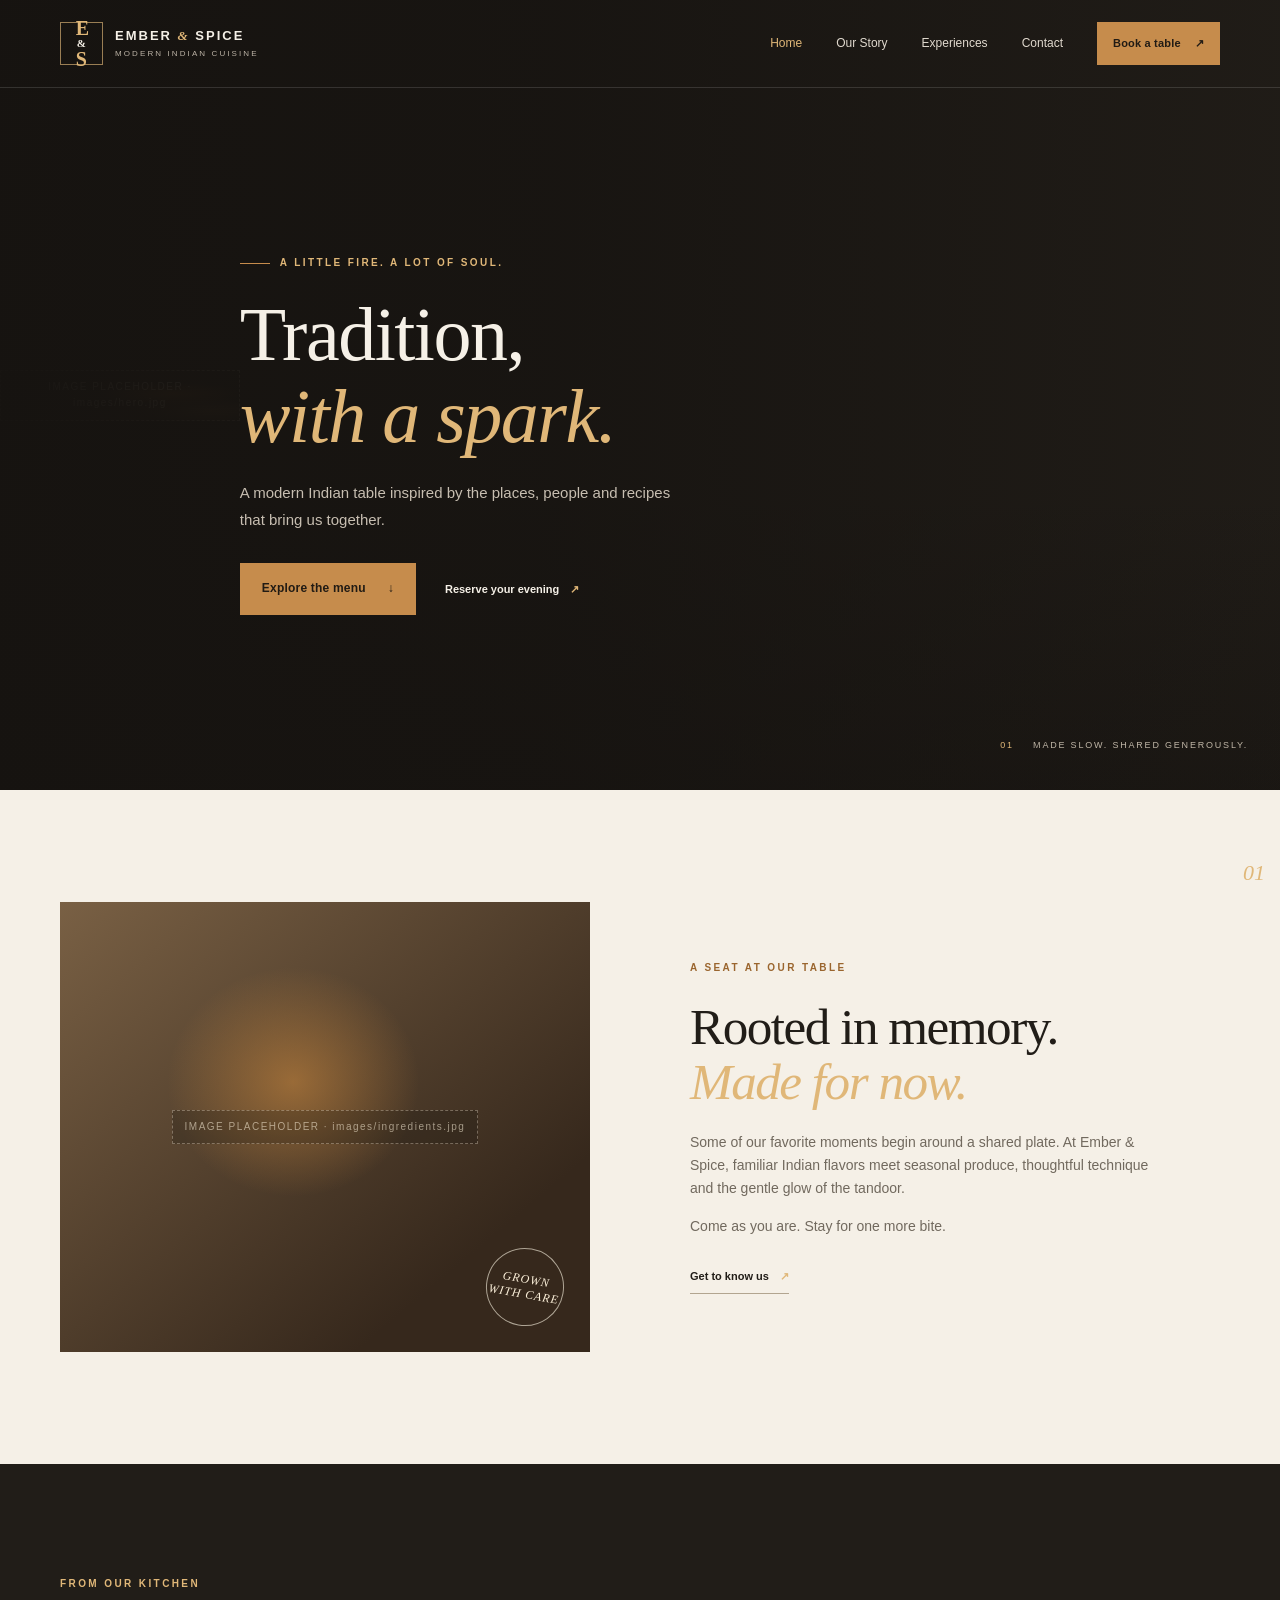
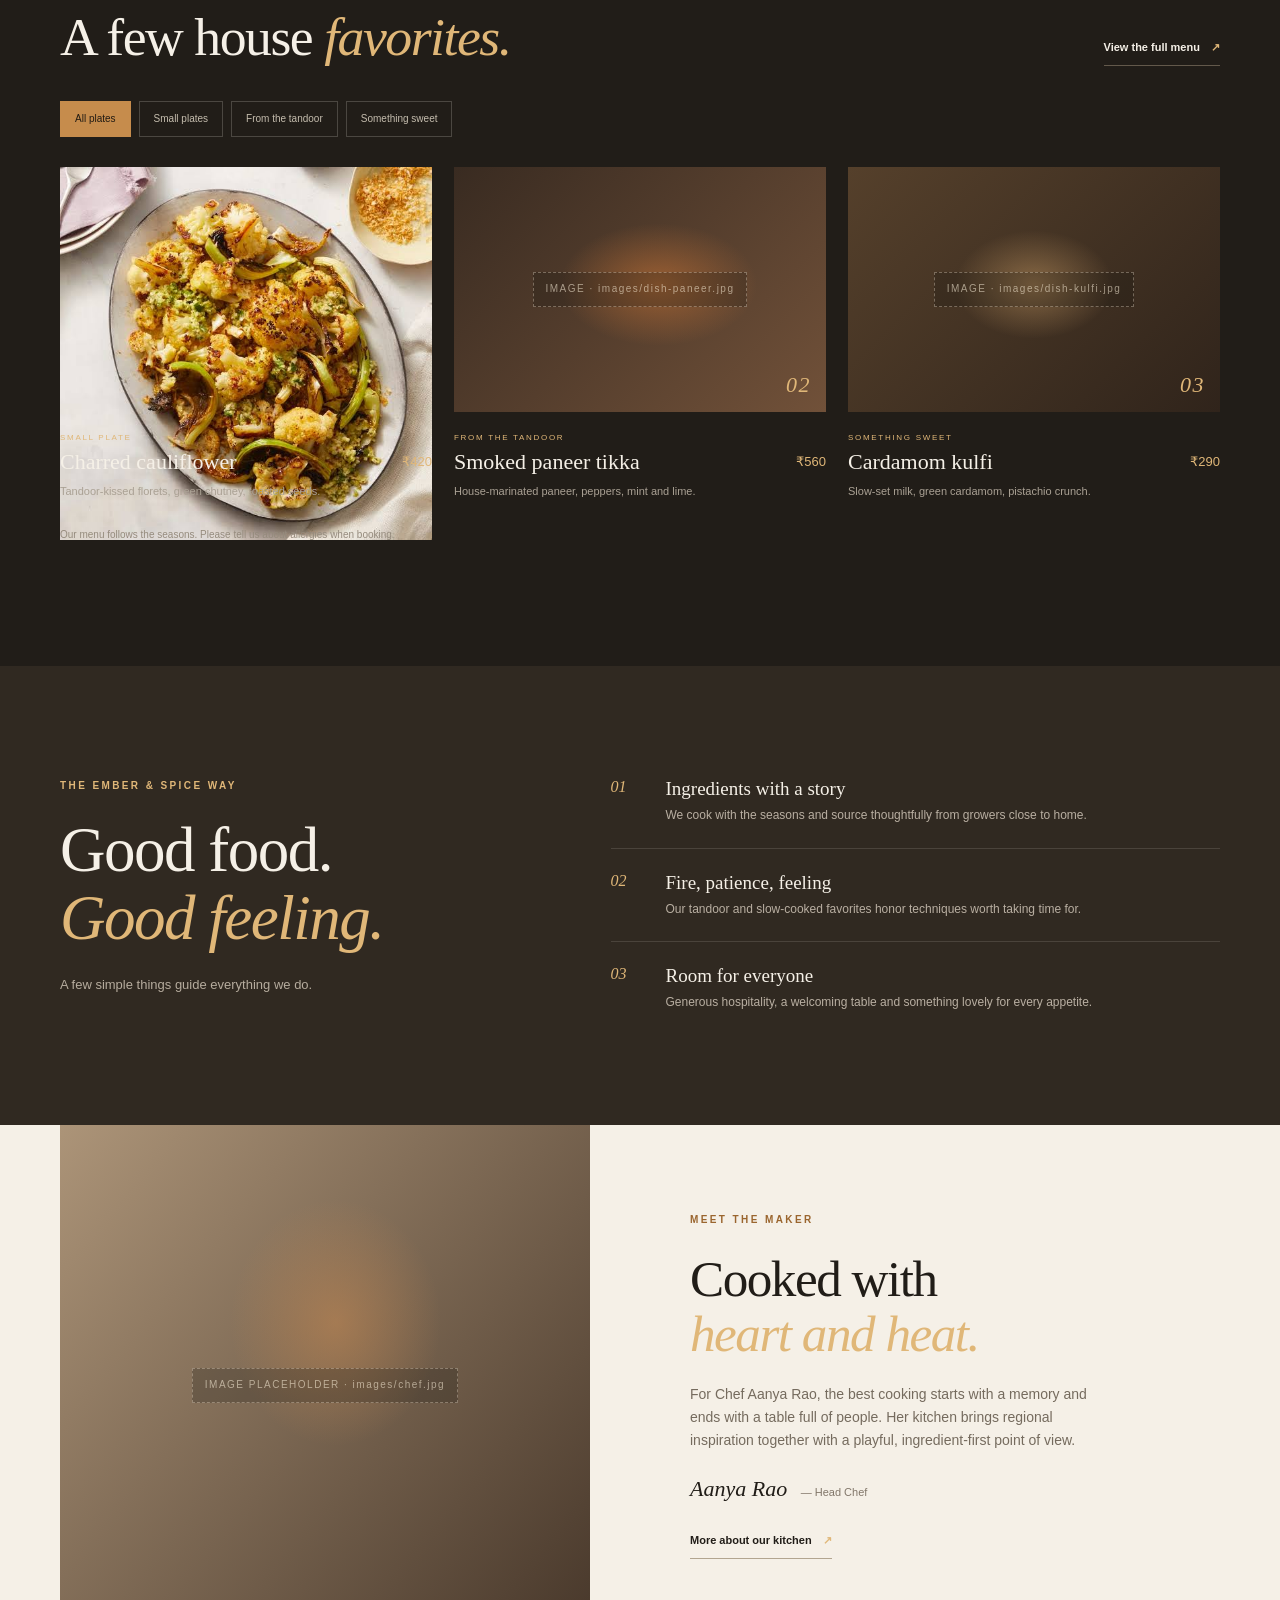
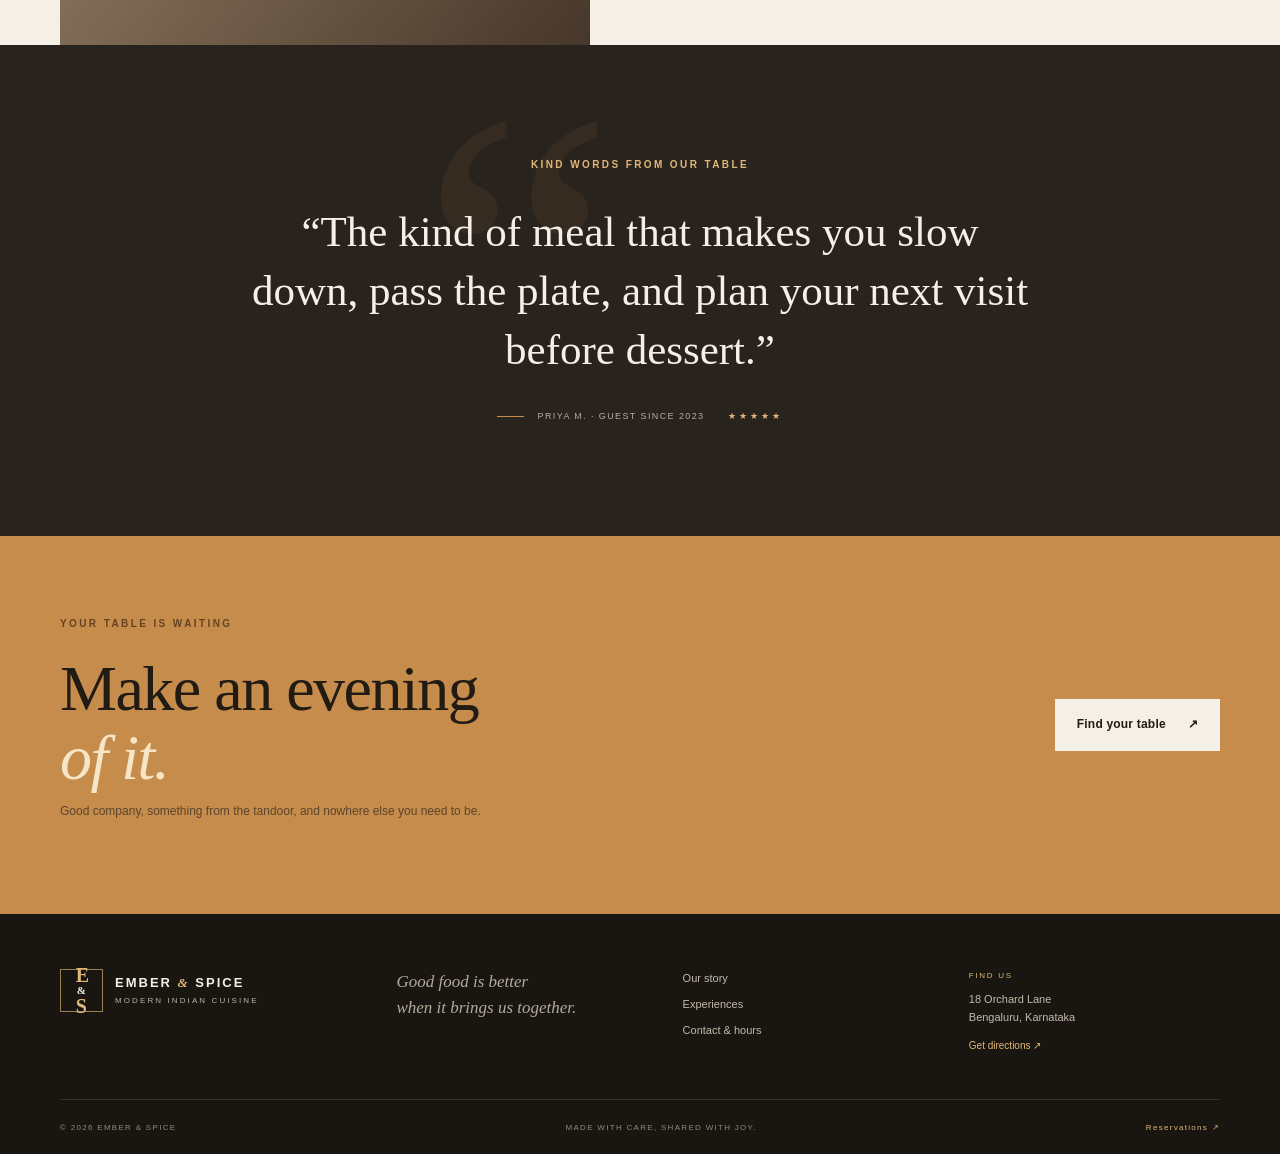
==== commit 7e157e4a: "Change image extension from .jpg to .jpeg" ====
--- a/index.html
+++ b/index.html
@@ -34,7 +34,7 @@
       <div class="filters" role="group" aria-label="Filter featured dishes"><button class="filter-button active" type="button" data-filter="all" aria-pressed="true">All plates</button><button class="filter-button" type="button" data-filter="small" aria-pressed="false">Small plates</button><button class="filter-button" type="button" data-filter="tandoor" aria-pressed="false">From the tandoor</button><button class="filter-button" type="button" data-filter="sweet" aria-pressed="false">Something sweet</button></div>
       <div class="dish-grid">
         <article class="dish-card" data-category="small"><div class="dish-image">
-  <img src="images/dish-cauliflower.jpg" alt="Charred cauliflower with green chutney and toasted seeds">
+  <img src="images/dish-cauliflower.jpeg" alt="Charred cauliflower with green chutney and toasted seeds">
   <span class="dish-number">01</span>
 </div>
           <div class="dish-info"><div><p class="dish-type">SMALL PLATE</p><h3>Charred cauliflower</h3></div><span class="price">₹420</span></div><p class="dish-description">Tandoor-kissed florets, green chutney, toasted seeds.</p></article>
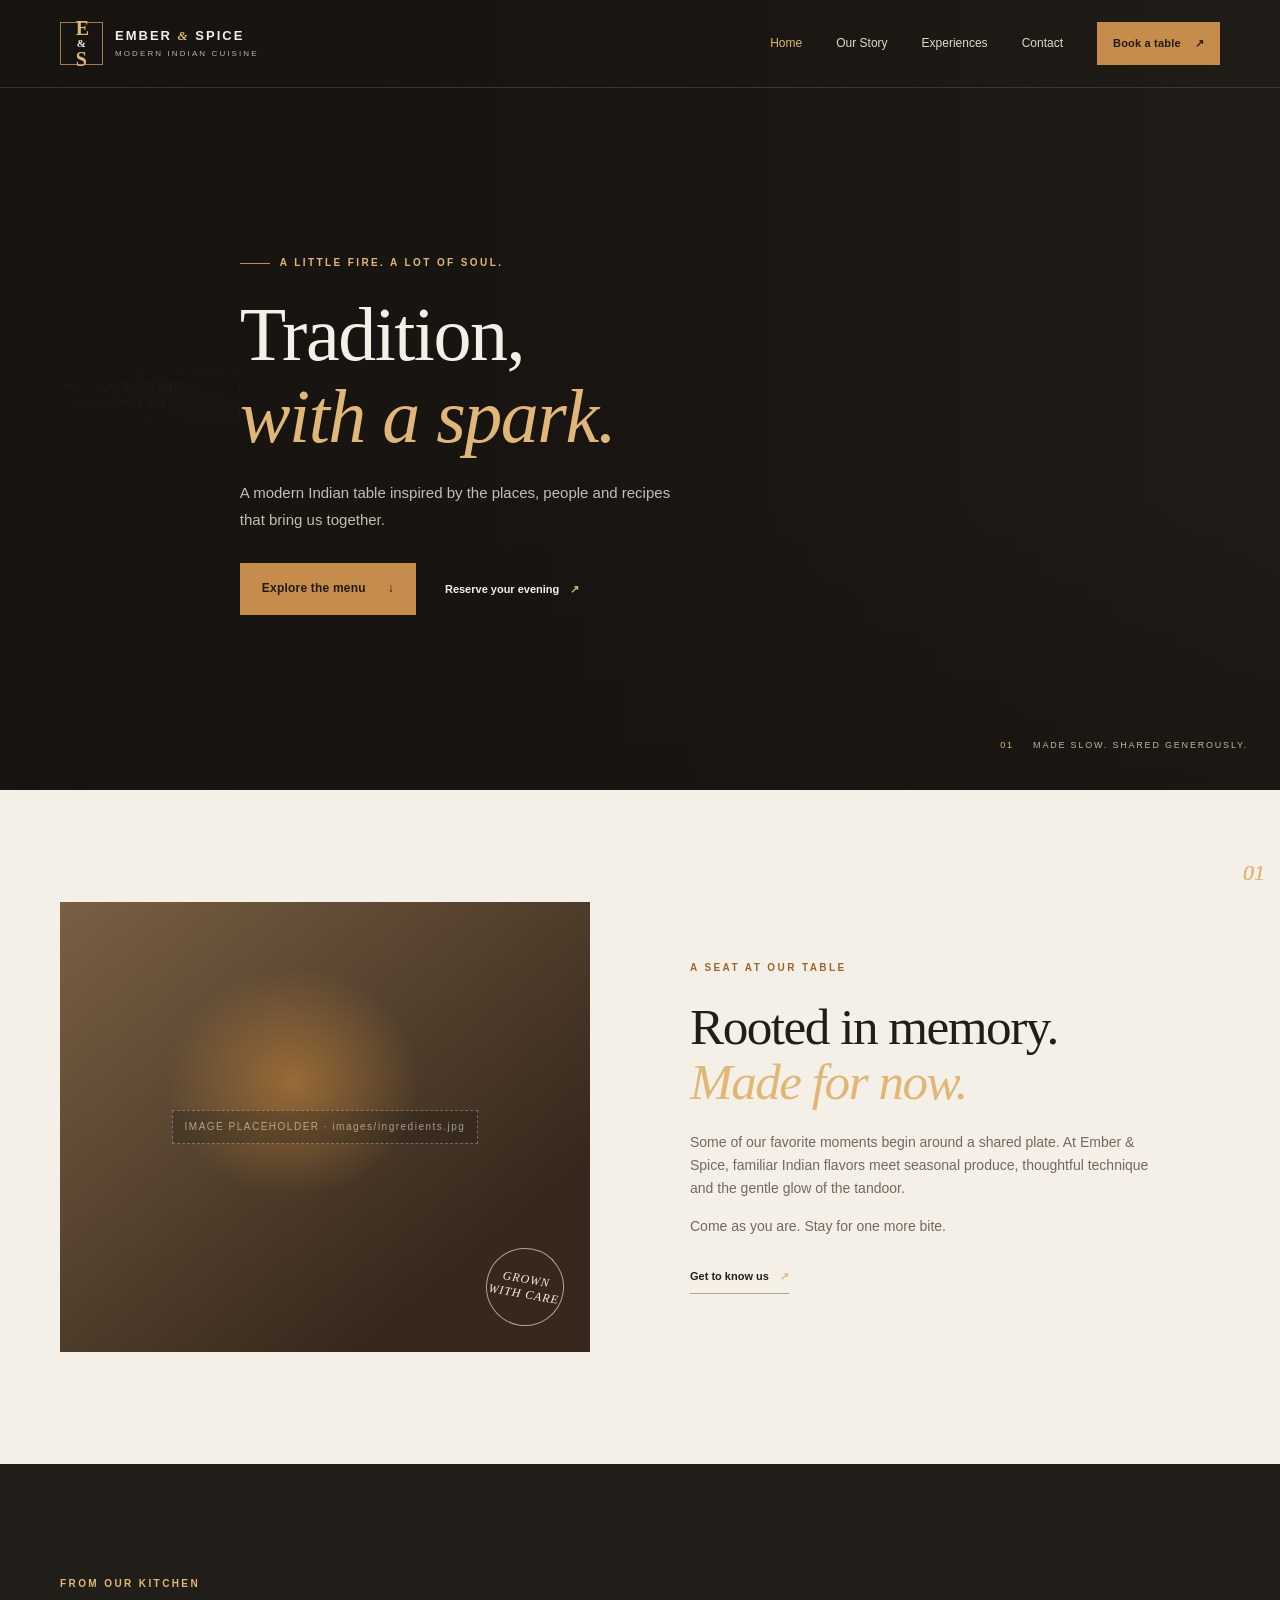
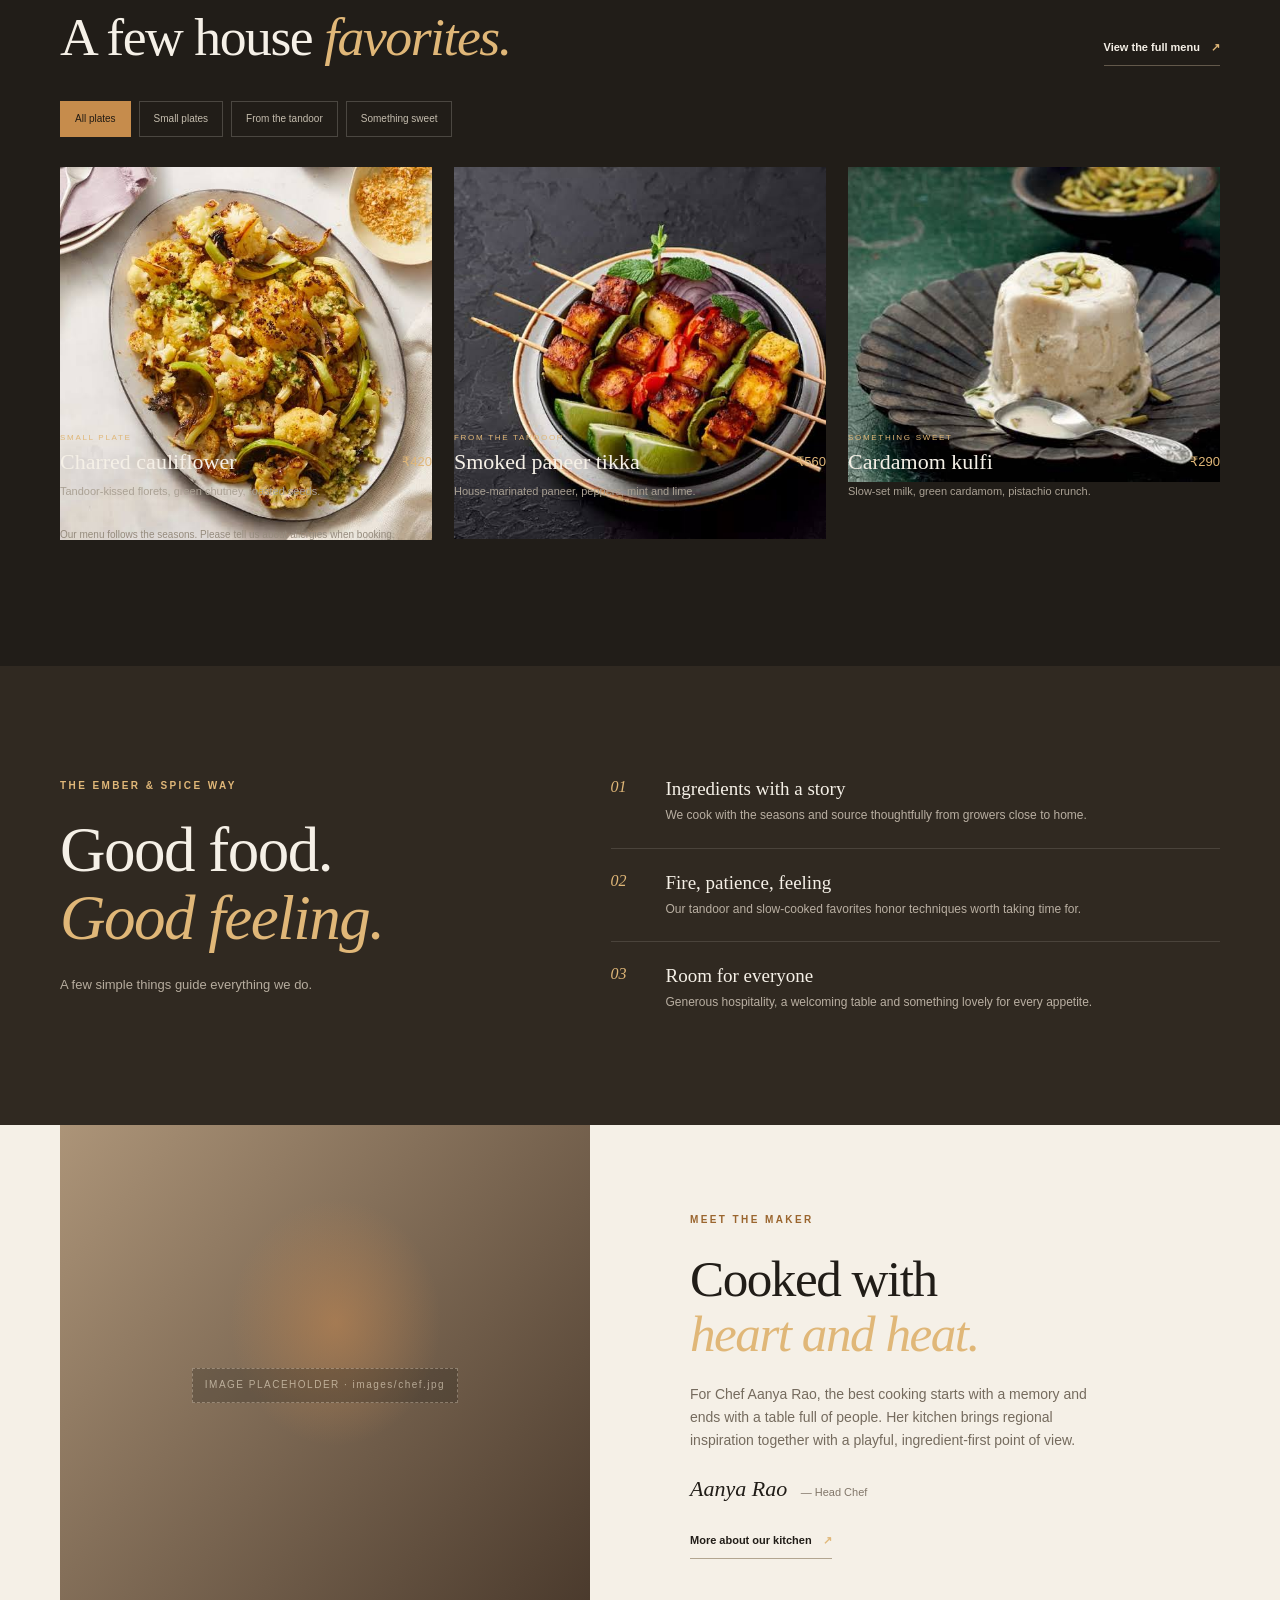
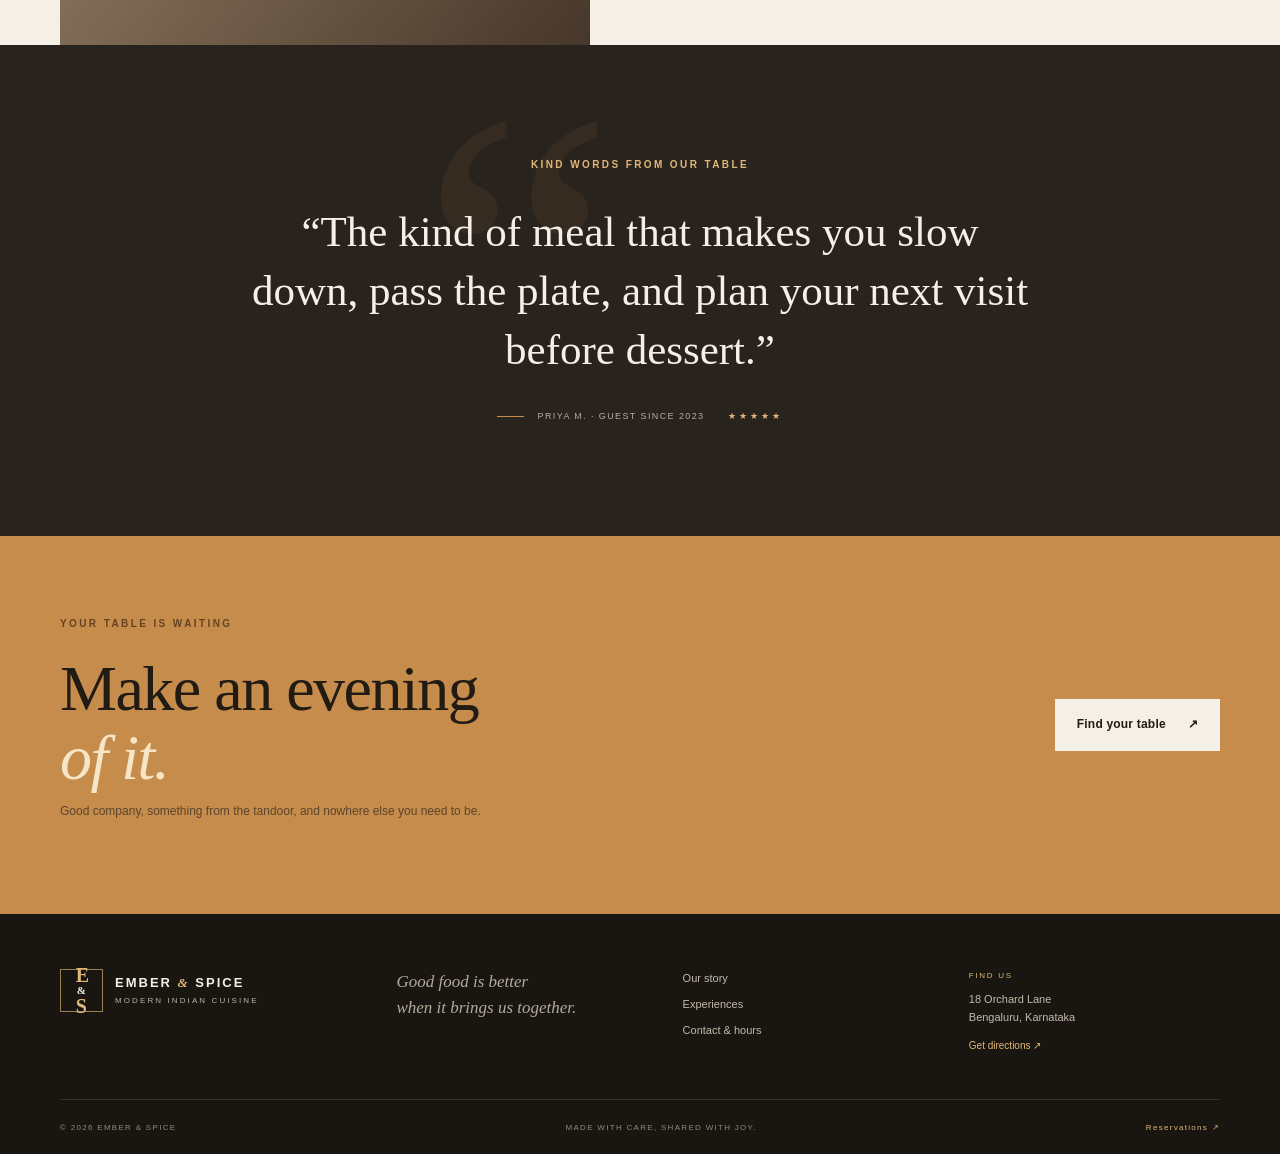
==== commit ec1ebf52: "Update index.html" ====
--- a/index.html
+++ b/index.html
@@ -38,8 +38,14 @@
   <span class="dish-number">01</span>
 </div>
           <div class="dish-info"><div><p class="dish-type">SMALL PLATE</p><h3>Charred cauliflower</h3></div><span class="price">₹420</span></div><p class="dish-description">Tandoor-kissed florets, green chutney, toasted seeds.</p></article>
-        <article class="dish-card" data-category="tandoor"><div class="dish-image image-placeholder" role="img" aria-label="Placeholder for paneer tikka"><span>IMAGE · images/dish-paneer.jpg</span><span class="dish-number">02</span></div><div class="dish-info"><div><p class="dish-type">FROM THE TANDOOR</p><h3>Smoked paneer tikka</h3></div><span class="price">₹560</span></div><p class="dish-description">House-marinated paneer, peppers, mint and lime.</p></article>
-        <article class="dish-card" data-category="sweet"><div class="dish-image image-placeholder" role="img" aria-label="Placeholder for cardamom kulfi"><span>IMAGE · images/dish-kulfi.jpg</span><span class="dish-number">03</span></div><div class="dish-info"><div><p class="dish-type">SOMETHING SWEET</p><h3>Cardamom kulfi</h3></div><span class="price">₹290</span></div><p class="dish-description">Slow-set milk, green cardamom, pistachio crunch.</p></article>
+        <article class="dish-card" data-category="tandoor"><div class="dish-image">
+  <img src="images/dish-paneer.jpeg" alt="Charred cauliflower with green chutney and toasted seeds">
+  <span class="dish-number">01</span>
+</div><div class="dish-info"><div><p class="dish-type">FROM THE TANDOOR</p><h3>Smoked paneer tikka</h3></div><span class="price">₹560</span></div><p class="dish-description">House-marinated paneer, peppers, mint and lime.</p></article>
+        <article class="dish-card" data-category="sweet"><div class="dish-image">
+  <img src="images/dish-kulfi.jpeg" alt="Charred cauliflower with green chutney and toasted seeds">
+  <span class="dish-number">01</span>
+</div><div class="dish-info"><div><p class="dish-type">SOMETHING SWEET</p><h3>Cardamom kulfi</h3></div><span class="price">₹290</span></div><p class="dish-description">Slow-set milk, green cardamom, pistachio crunch.</p></article>
       </div><p class="menu-note">Our menu follows the seasons. Please tell us about allergies when booking.</p><a class="under-link mobile-link" href="services.html#menu">View the full menu <span aria-hidden="true">↗</span></a>
     </div></section>
 
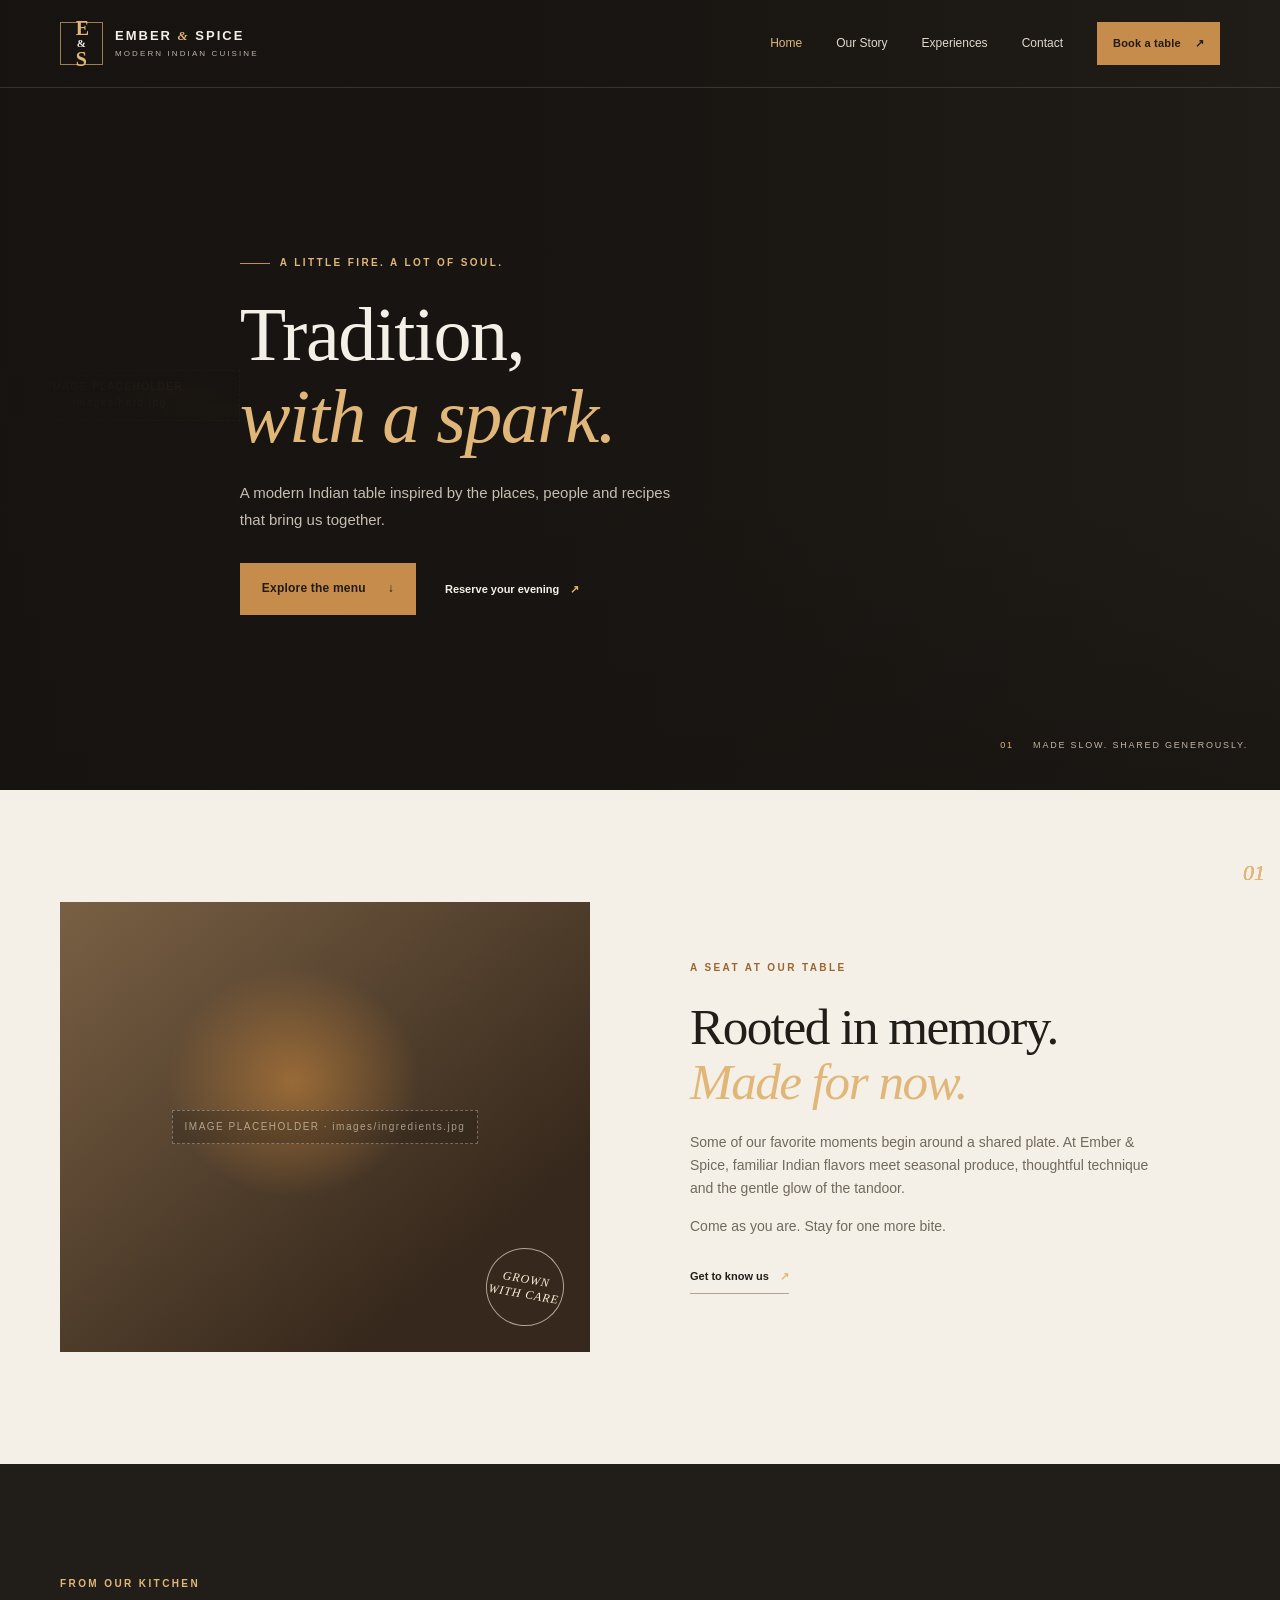
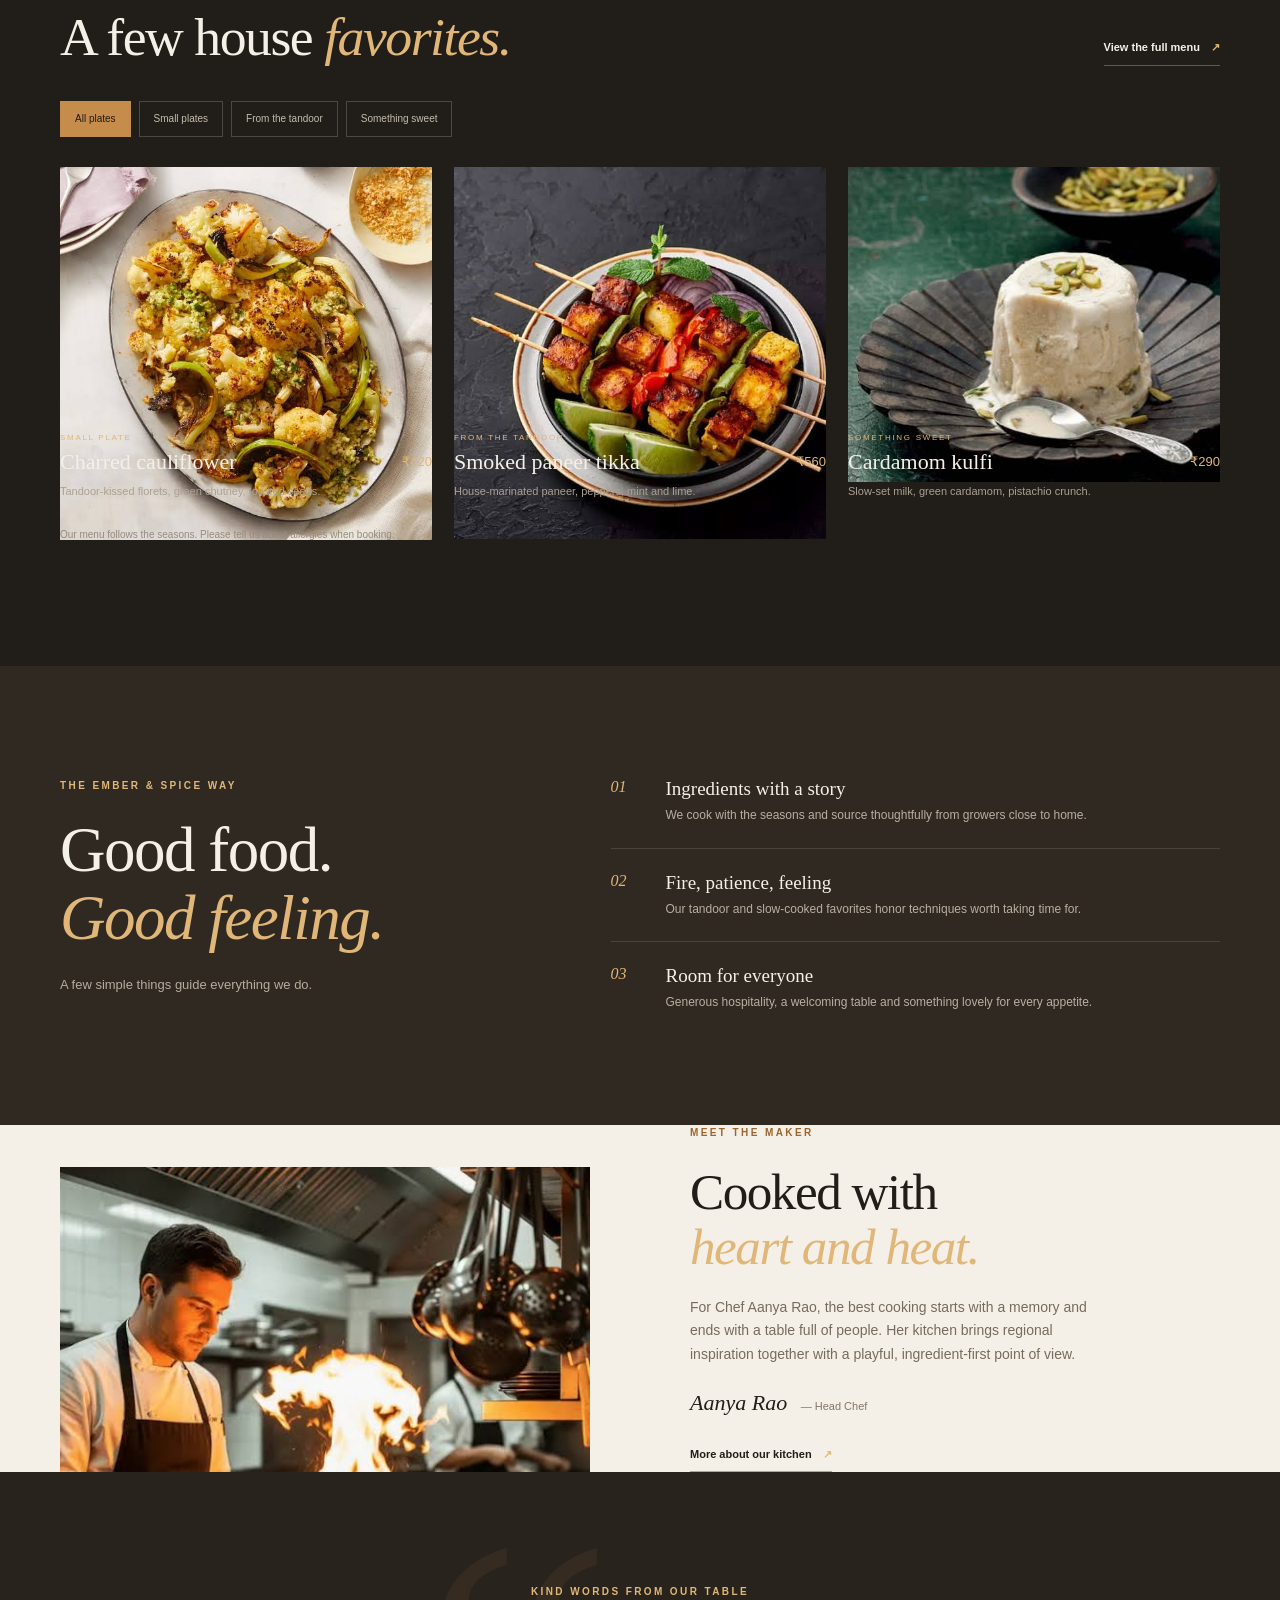
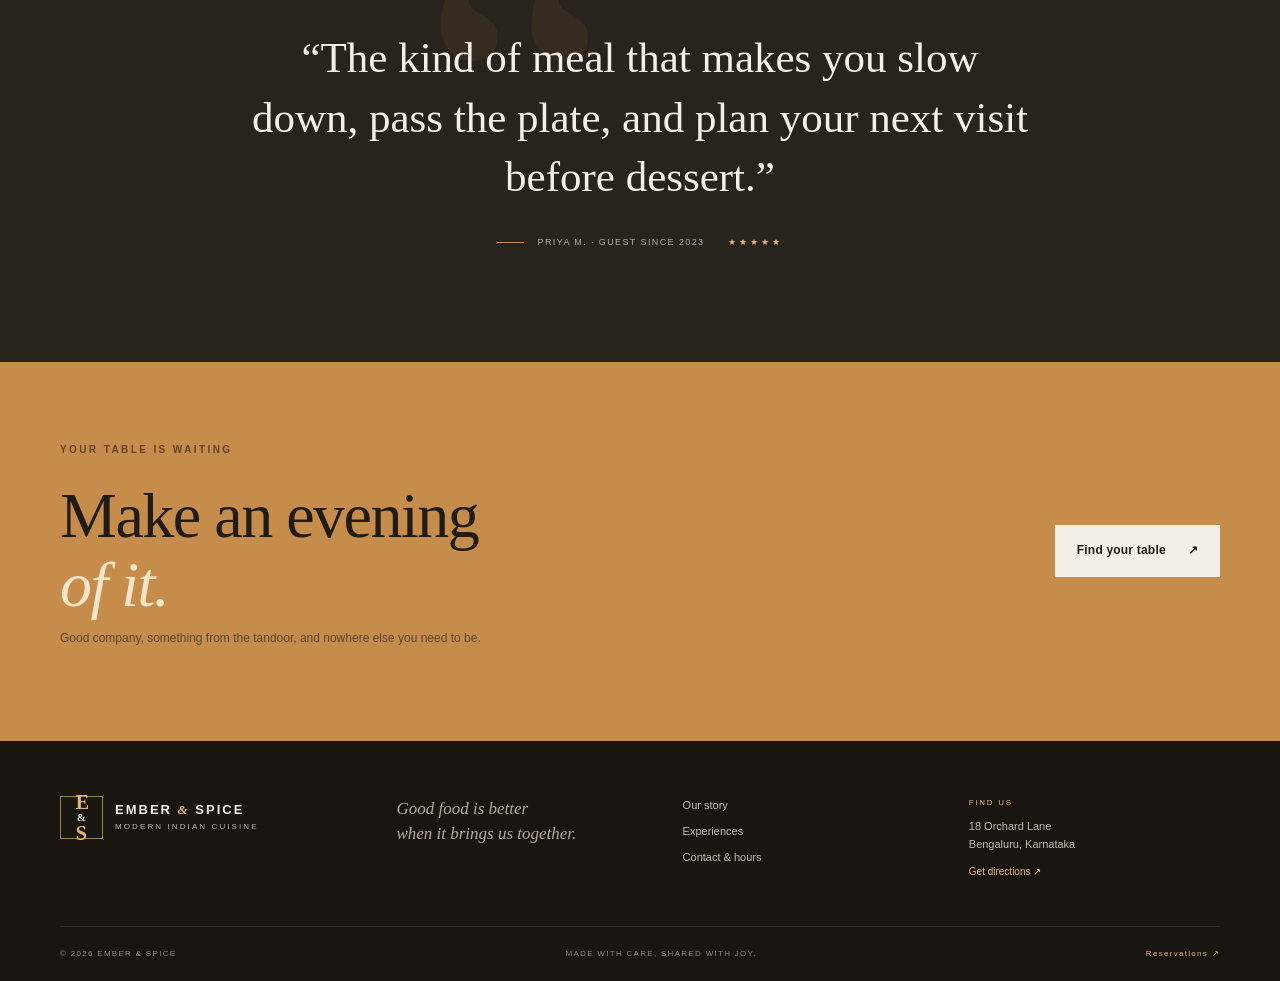
==== commit d72daa07: "Add dish image to chef section Added a dish image for the chef section and updated the layout." ====
--- a/index.html
+++ b/index.html
@@ -51,7 +51,10 @@
 
     <section class="values section-pad"><div class="container values-grid"><div><p class="eyebrow">The Ember &amp; Spice way</p><h2>Good food.<br><em>Good feeling.</em></h2><p class="values-lead">A few simple things guide everything we do.</p></div><div class="value-list"><article><span>01</span><div><h3>Ingredients with a story</h3><p>We cook with the seasons and source thoughtfully from growers close to home.</p></div></article><article><span>02</span><div><h3>Fire, patience, feeling</h3><p>Our tandoor and slow-cooked favorites honor techniques worth taking time for.</p></div></article><article><span>03</span><div><h3>Room for everyone</h3><p>Generous hospitality, a welcoming table and something lovely for every appetite.</p></div></article></div></div></section>
 
-    <section class="chef-section"><div class="container chef-grid"><div class="chef-photo image-placeholder" role="img" aria-label="Placeholder for head chef portrait"><span>IMAGE PLACEHOLDER · images/chef.jpg</span></div><div class="chef-copy"><p class="eyebrow">Meet the maker</p><h2>Cooked with<br><em>heart and heat.</em></h2><p>For Chef Aanya Rao, the best cooking starts with a memory and ends with a table full of people. Her kitchen brings regional inspiration together with a playful, ingredient-first point of view.</p><p class="signature">Aanya Rao <span>— Head Chef</span></p><a class="under-link" href="about.html#chef">More about our kitchen <span aria-hidden="true">↗</span></a></div></div></section>
+    <section class="chef-section"><div class="container chef-grid"><div class="dish-image">
+  <img src="images/image-chef.jpeg" alt="Charred cauliflower with green chutney and toasted seeds">
+  <span class="dish-number">01</span>
+</div><div class="chef-copy"><p class="eyebrow">Meet the maker</p><h2>Cooked with<br><em>heart and heat.</em></h2><p>For Chef Aanya Rao, the best cooking starts with a memory and ends with a table full of people. Her kitchen brings regional inspiration together with a playful, ingredient-first point of view.</p><p class="signature">Aanya Rao <span>— Head Chef</span></p><a class="under-link" href="about.html#chef">More about our kitchen <span aria-hidden="true">↗</span></a></div></div></section>
 
     <section class="quote-section section-pad"><div class="container quote-inner"><p class="eyebrow">Kind words from our table</p><blockquote>“The kind of meal that makes you slow down, pass the plate, and plan your next visit before dessert.”</blockquote><div class="quote-byline"><span class="quote-rule"></span><span>PRIYA M. <i>·</i> GUEST SINCE 2023</span><span class="quote-stars" aria-label="5 out of 5 stars">★★★★★</span></div></div><span class="quote-mark" aria-hidden="true">“</span></section>
 
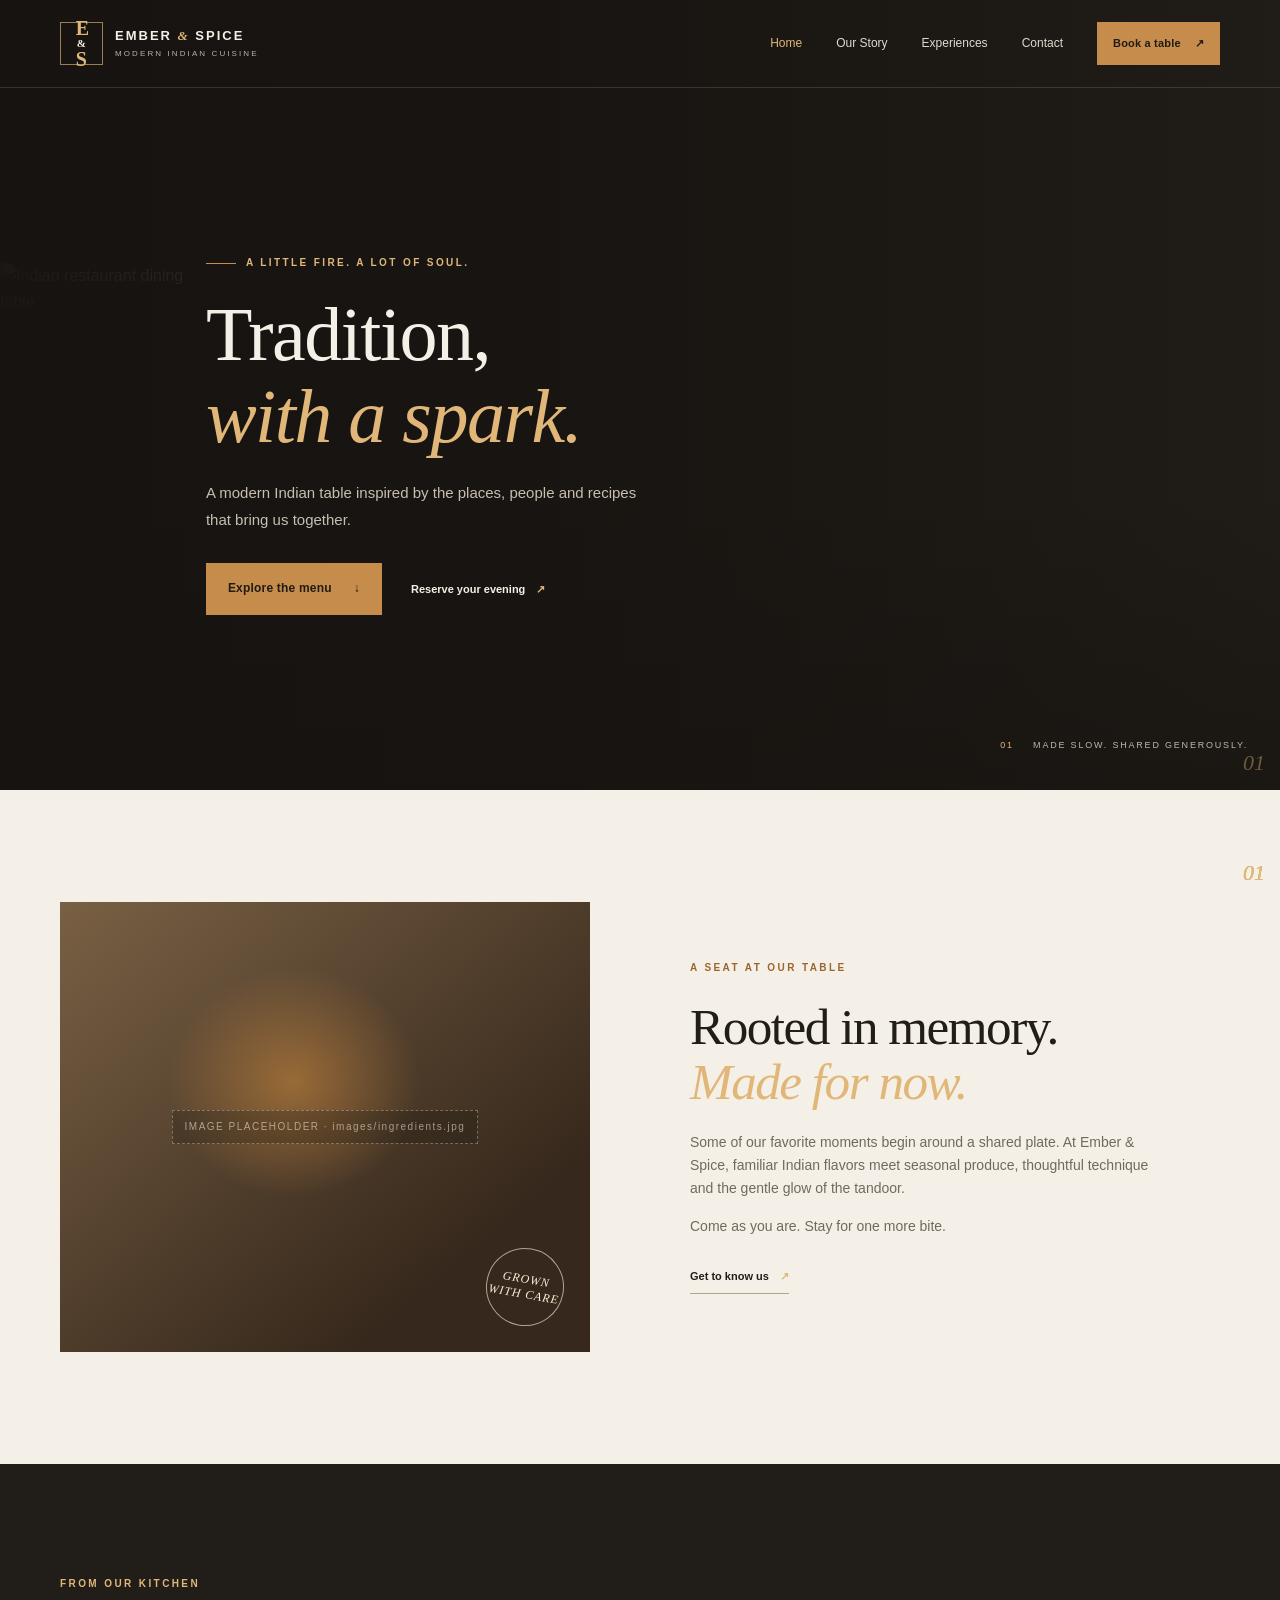
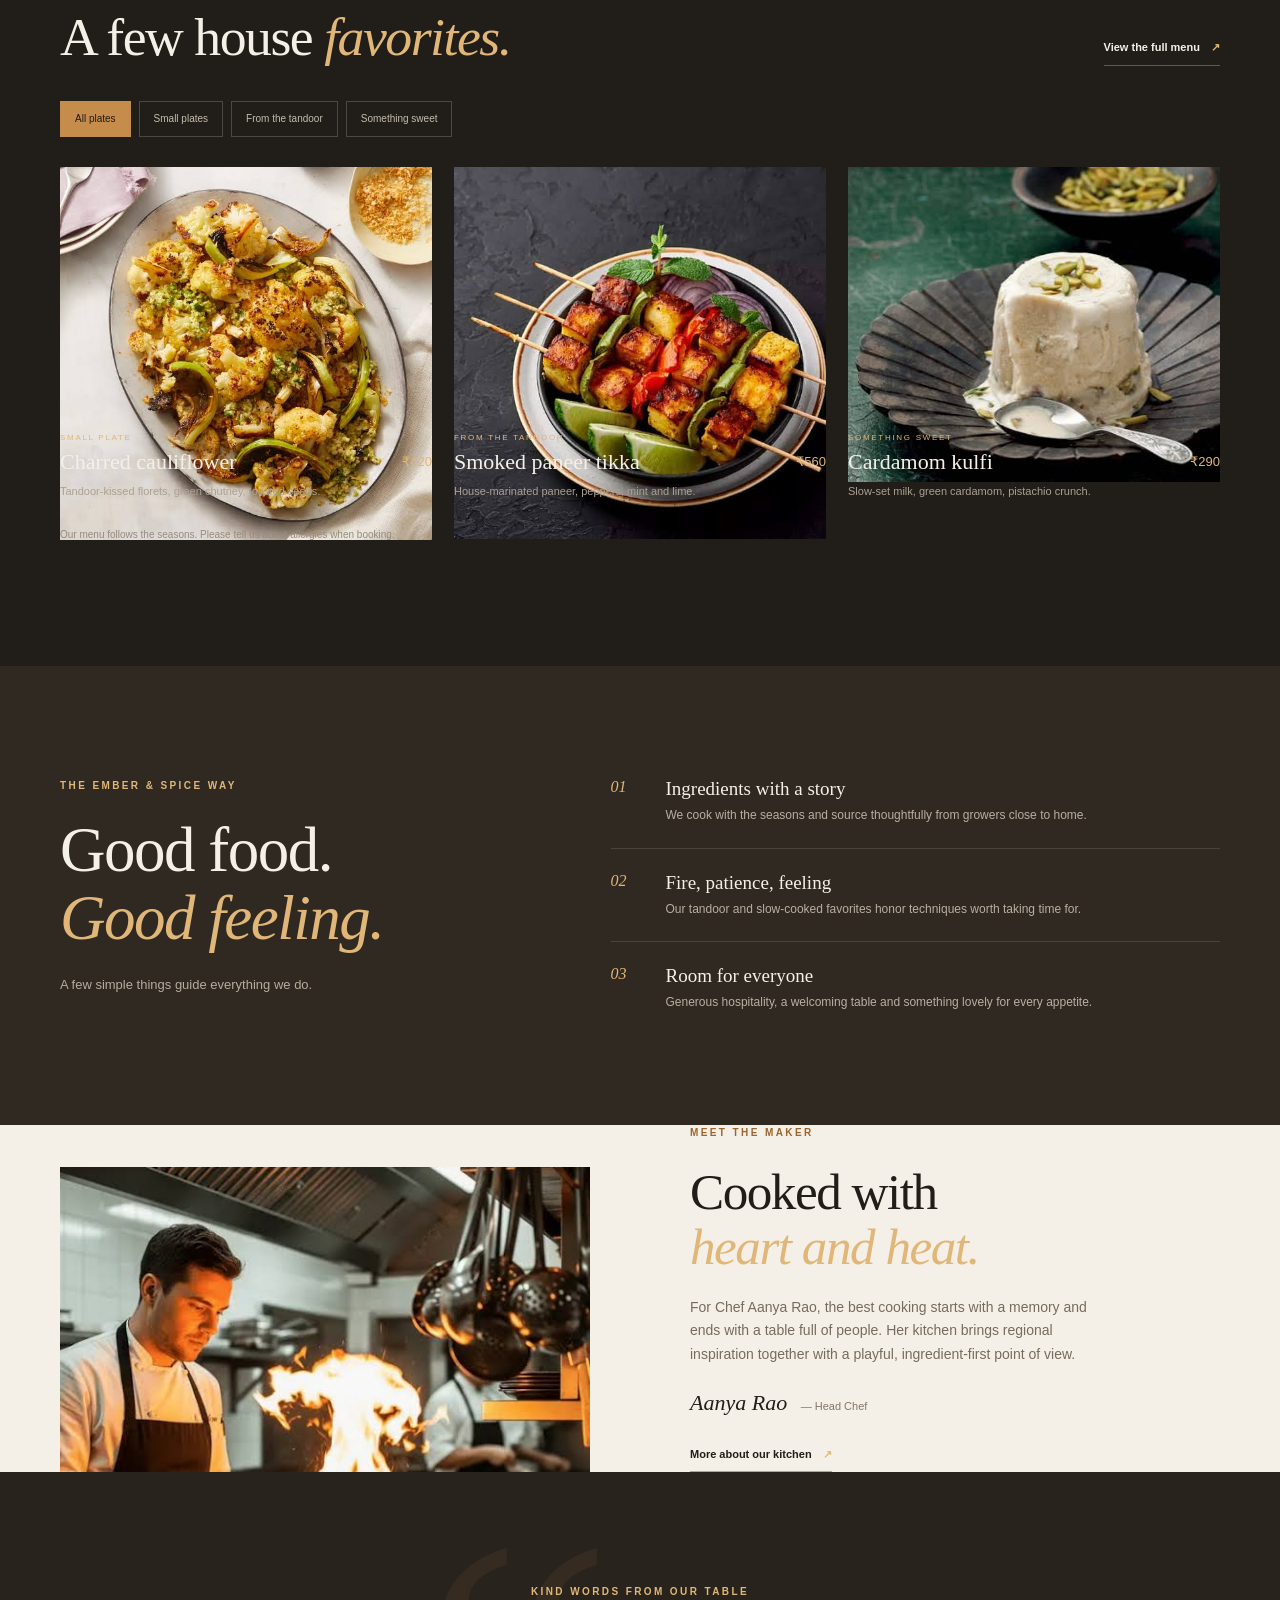
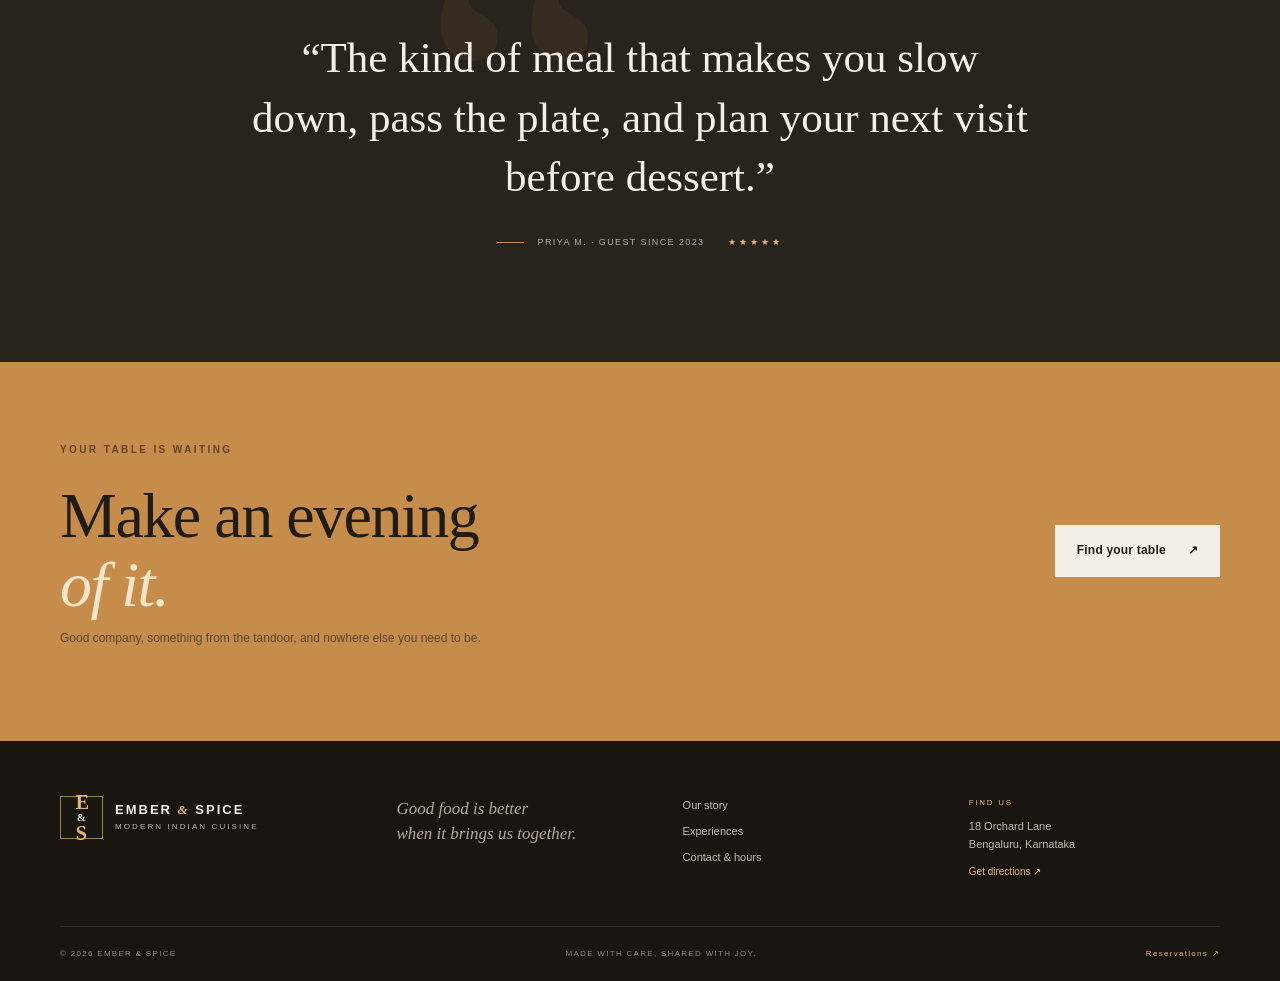
==== commit d73b183a: "Update images and alt text in index.html Updated image sources and alt text for dishes and chef." ====
--- a/index.html
+++ b/index.html
@@ -22,7 +22,10 @@
   </header>
   <main id="main">
     <section class="hero">
-      <div class="hero-image image-placeholder" role="img" aria-label="Placeholder for a warmly lit Indian restaurant dining room"><span>IMAGE PLACEHOLDER · images/hero.jpg</span></div>
+      <div class="dish-image">
+  <img src="images/ingredients.jpeg" alt="Indian restaurant dining table">
+  <span class="dish-number">01</span>
+</div>
       <div class="hero-shade"></div>
       <div class="container hero-content"><p class="eyebrow"><span></span> A little fire. A lot of soul.</p><h1>Tradition,<br><em>with a spark.</em></h1><p class="hero-copy">A modern Indian table inspired by the places, people and recipes that bring us together.</p><div class="hero-actions"><a class="button" href="#menu">Explore the menu <span aria-hidden="true">↓</span></a><a class="text-link" href="contact.html#reservation">Reserve your evening <span aria-hidden="true">↗</span></a></div></div>
       <div class="hero-note"><span>01</span> MADE SLOW. SHARED GENEROUSLY.</div>
@@ -39,11 +42,11 @@
 </div>
           <div class="dish-info"><div><p class="dish-type">SMALL PLATE</p><h3>Charred cauliflower</h3></div><span class="price">₹420</span></div><p class="dish-description">Tandoor-kissed florets, green chutney, toasted seeds.</p></article>
         <article class="dish-card" data-category="tandoor"><div class="dish-image">
-  <img src="images/dish-paneer.jpeg" alt="Charred cauliflower with green chutney and toasted seeds">
+  <img src="images/dish-paneer.jpeg" alt="Smoked paneer tikka">
   <span class="dish-number">01</span>
 </div><div class="dish-info"><div><p class="dish-type">FROM THE TANDOOR</p><h3>Smoked paneer tikka</h3></div><span class="price">₹560</span></div><p class="dish-description">House-marinated paneer, peppers, mint and lime.</p></article>
         <article class="dish-card" data-category="sweet"><div class="dish-image">
-  <img src="images/dish-kulfi.jpeg" alt="Charred cauliflower with green chutney and toasted seeds">
+  <img src="images/dish-kulfi.jpeg" alt="Cardamom Kulfi">
   <span class="dish-number">01</span>
 </div><div class="dish-info"><div><p class="dish-type">SOMETHING SWEET</p><h3>Cardamom kulfi</h3></div><span class="price">₹290</span></div><p class="dish-description">Slow-set milk, green cardamom, pistachio crunch.</p></article>
       </div><p class="menu-note">Our menu follows the seasons. Please tell us about allergies when booking.</p><a class="under-link mobile-link" href="services.html#menu">View the full menu <span aria-hidden="true">↗</span></a>
@@ -52,7 +55,7 @@
     <section class="values section-pad"><div class="container values-grid"><div><p class="eyebrow">The Ember &amp; Spice way</p><h2>Good food.<br><em>Good feeling.</em></h2><p class="values-lead">A few simple things guide everything we do.</p></div><div class="value-list"><article><span>01</span><div><h3>Ingredients with a story</h3><p>We cook with the seasons and source thoughtfully from growers close to home.</p></div></article><article><span>02</span><div><h3>Fire, patience, feeling</h3><p>Our tandoor and slow-cooked favorites honor techniques worth taking time for.</p></div></article><article><span>03</span><div><h3>Room for everyone</h3><p>Generous hospitality, a welcoming table and something lovely for every appetite.</p></div></article></div></div></section>
 
     <section class="chef-section"><div class="container chef-grid"><div class="dish-image">
-  <img src="images/image-chef.jpeg" alt="Charred cauliflower with green chutney and toasted seeds">
+  <img src="images/image-chef.jpeg" alt="Chef cooking food in the kitchen">
   <span class="dish-number">01</span>
 </div><div class="chef-copy"><p class="eyebrow">Meet the maker</p><h2>Cooked with<br><em>heart and heat.</em></h2><p>For Chef Aanya Rao, the best cooking starts with a memory and ends with a table full of people. Her kitchen brings regional inspiration together with a playful, ingredient-first point of view.</p><p class="signature">Aanya Rao <span>— Head Chef</span></p><a class="under-link" href="about.html#chef">More about our kitchen <span aria-hidden="true">↗</span></a></div></div></section>
 
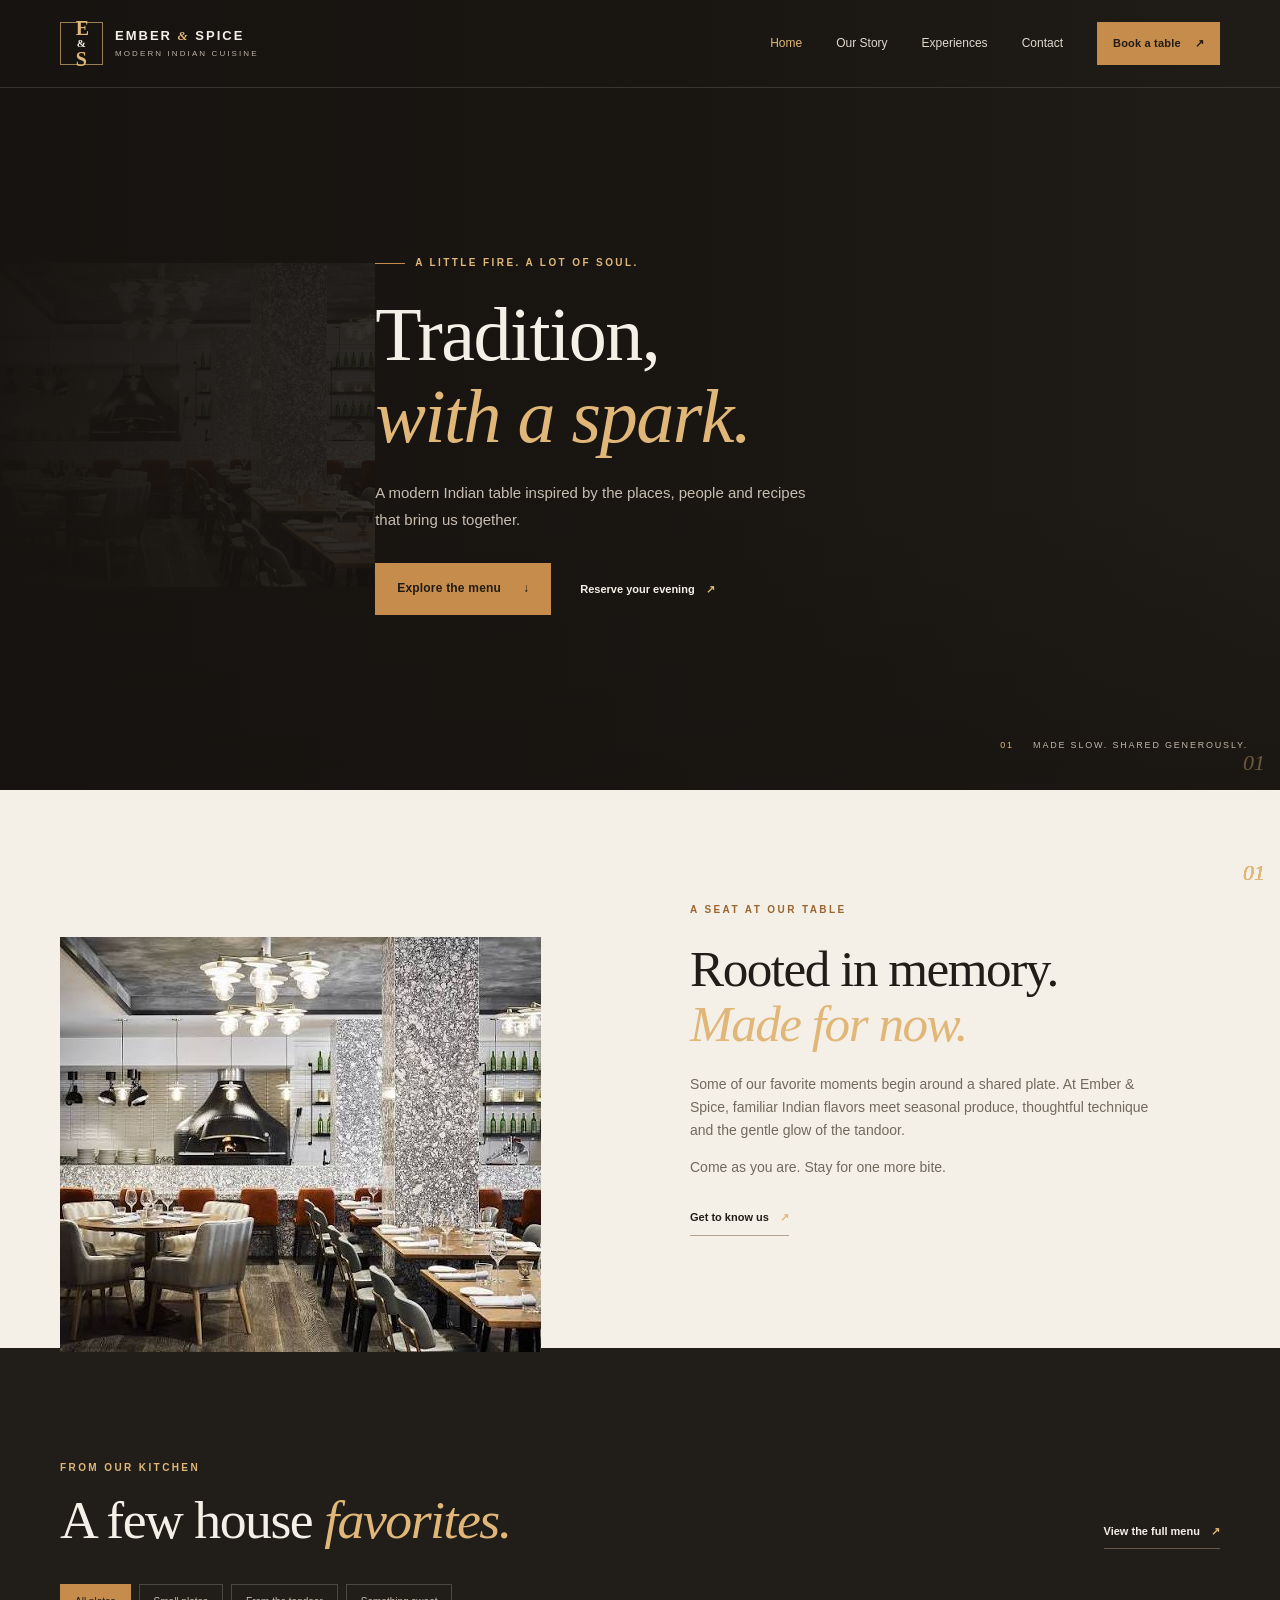
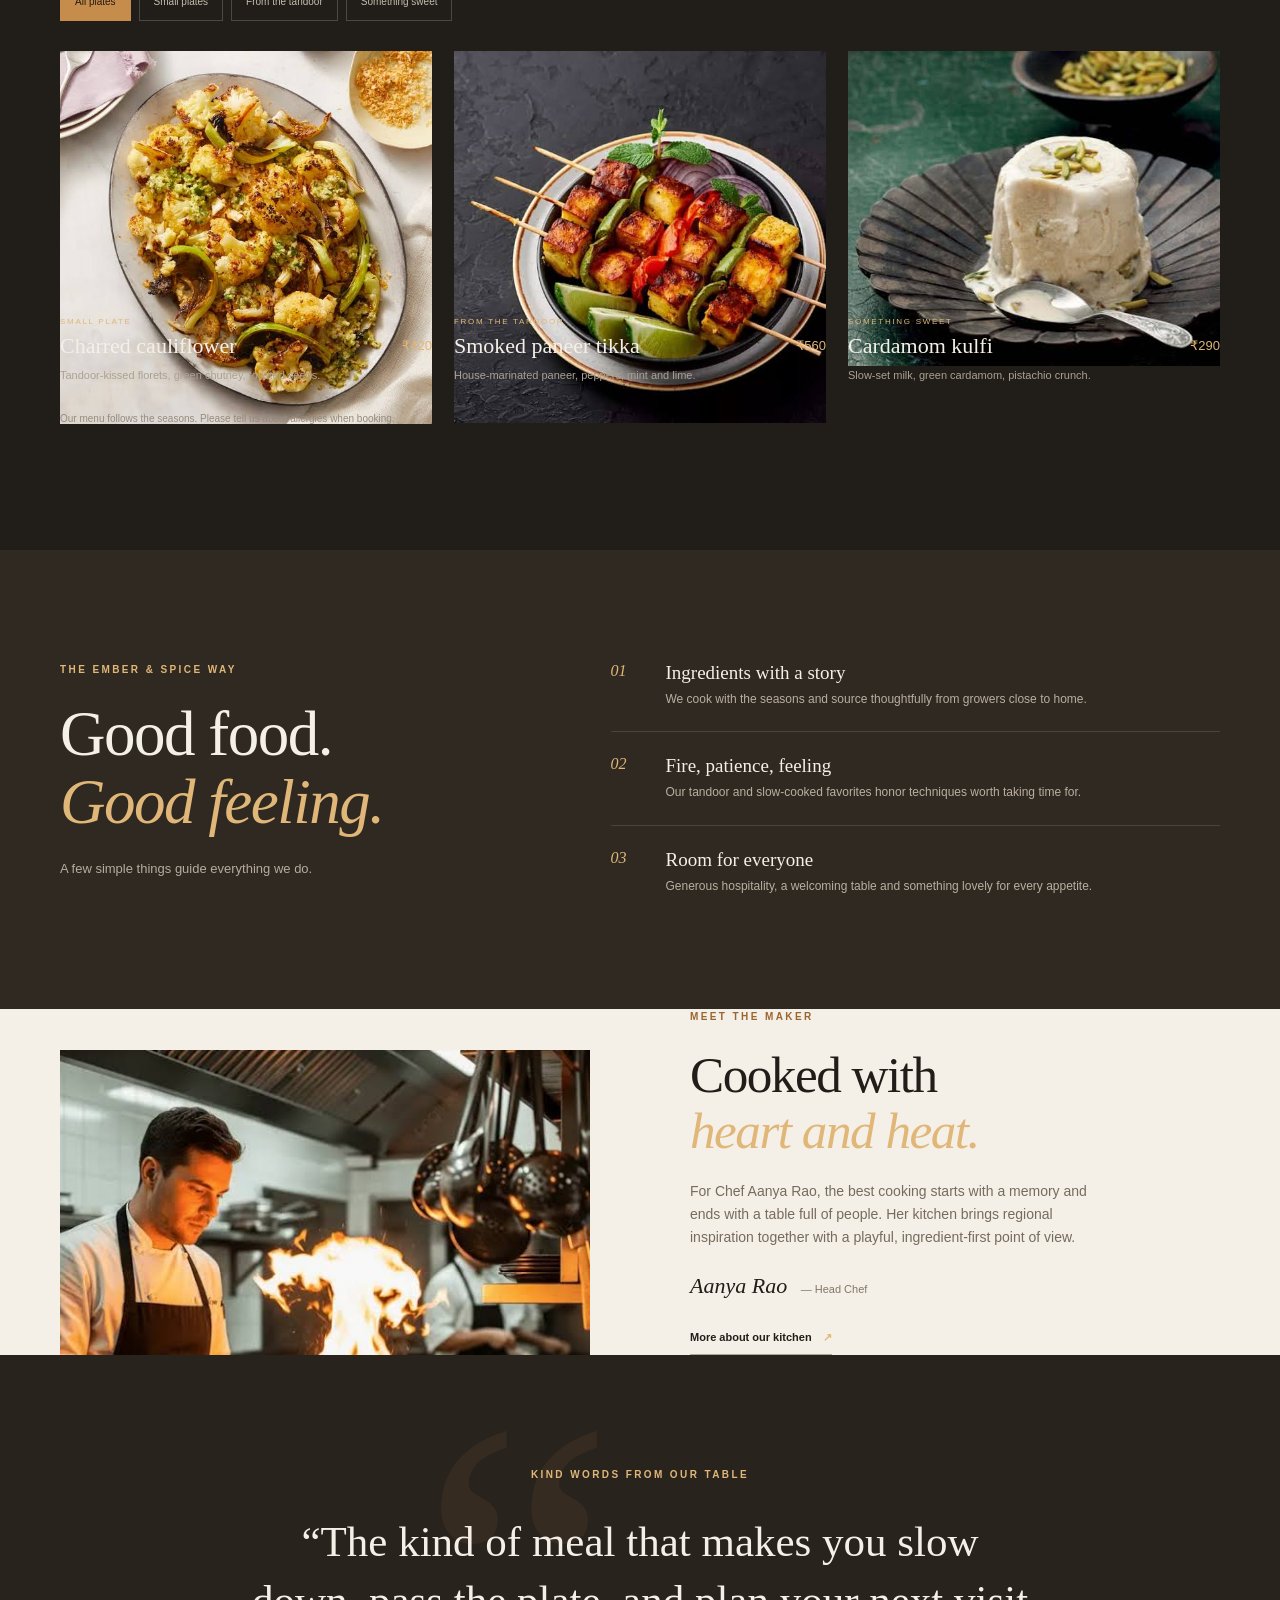
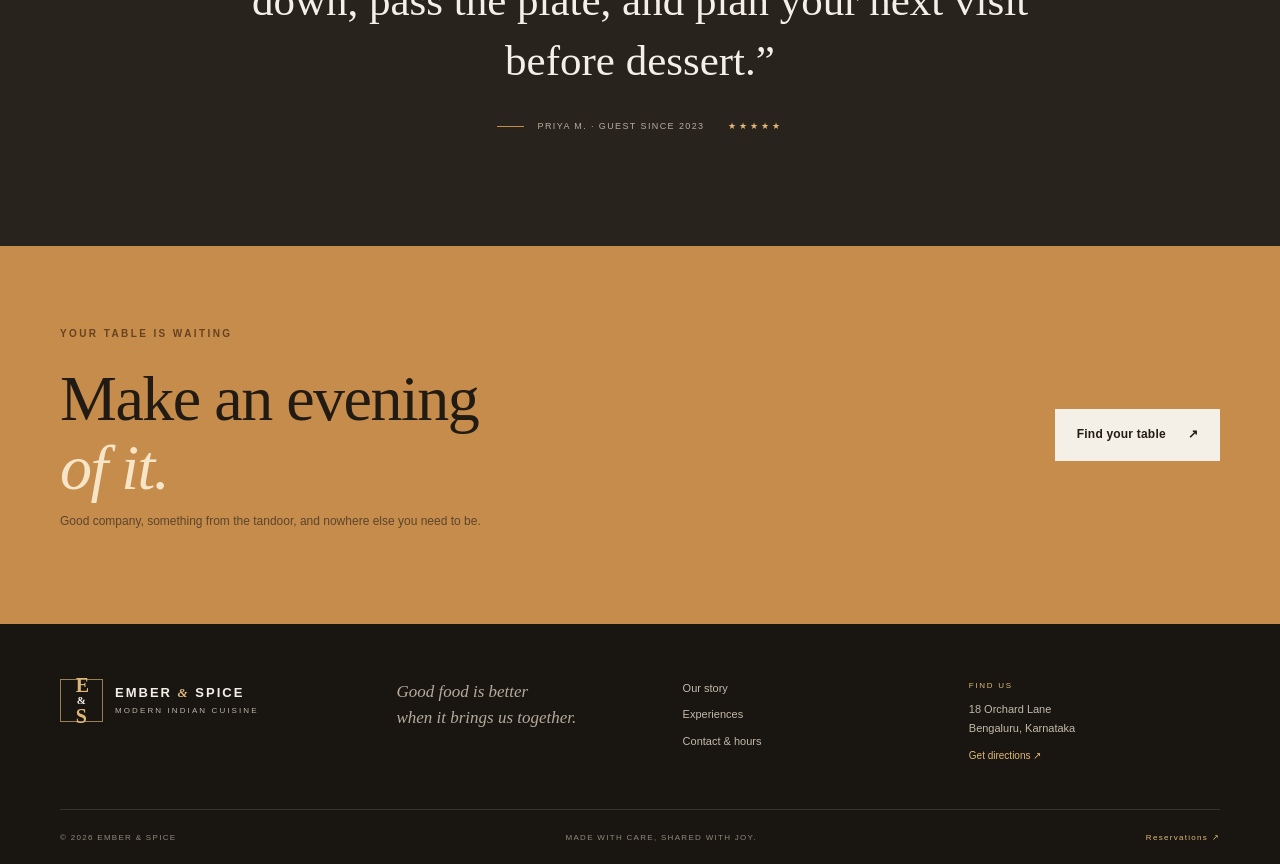
==== commit b2c1d986: "Update index.html" ====
--- a/index.html
+++ b/index.html
@@ -31,7 +31,10 @@
       <div class="hero-note"><span>01</span> MADE SLOW. SHARED GENEROUSLY.</div>
     </section>
 
-    <section class="intro section-pad" id="story"><div class="container intro-grid"><div class="intro-art image-placeholder" role="img" aria-label="Placeholder for spices and ingredients"><span>IMAGE PLACEHOLDER · images/ingredients.jpg</span><span class="art-stamp">GROWN<br>WITH CARE</span></div><div class="intro-copy"><p class="eyebrow">A seat at our table</p><h2>Rooted in memory.<br><em>Made for now.</em></h2><p>Some of our favorite moments begin around a shared plate. At Ember &amp; Spice, familiar Indian flavors meet seasonal produce, thoughtful technique and the gentle glow of the tandoor.</p><p>Come as you are. Stay for one more bite.</p><a class="under-link" href="about.html">Get to know us <span aria-hidden="true">↗</span></a></div></div></section>
+    <section class="intro section-pad" id="story"><div class="container intro-grid"><div class="dish-image">
+  <img src="images/ingredients.jpeg" alt="Charred cauliflower with green chutney and toasted seeds">
+  <span class="dish-number">01</span>
+</div><div class="intro-copy"><p class="eyebrow">A seat at our table</p><h2>Rooted in memory.<br><em>Made for now.</em></h2><p>Some of our favorite moments begin around a shared plate. At Ember &amp; Spice, familiar Indian flavors meet seasonal produce, thoughtful technique and the gentle glow of the tandoor.</p><p>Come as you are. Stay for one more bite.</p><a class="under-link" href="about.html">Get to know us <span aria-hidden="true">↗</span></a></div></div></section>
 
     <section class="menu-section section-pad" id="menu"><div class="container"><div class="section-heading"><div><p class="eyebrow">From our kitchen</p><h2>A few house <em>favorites.</em></h2></div><a class="under-link desktop-link" href="services.html#menu">View the full menu <span aria-hidden="true">↗</span></a></div>
       <div class="filters" role="group" aria-label="Filter featured dishes"><button class="filter-button active" type="button" data-filter="all" aria-pressed="true">All plates</button><button class="filter-button" type="button" data-filter="small" aria-pressed="false">Small plates</button><button class="filter-button" type="button" data-filter="tandoor" aria-pressed="false">From the tandoor</button><button class="filter-button" type="button" data-filter="sweet" aria-pressed="false">Something sweet</button></div>
